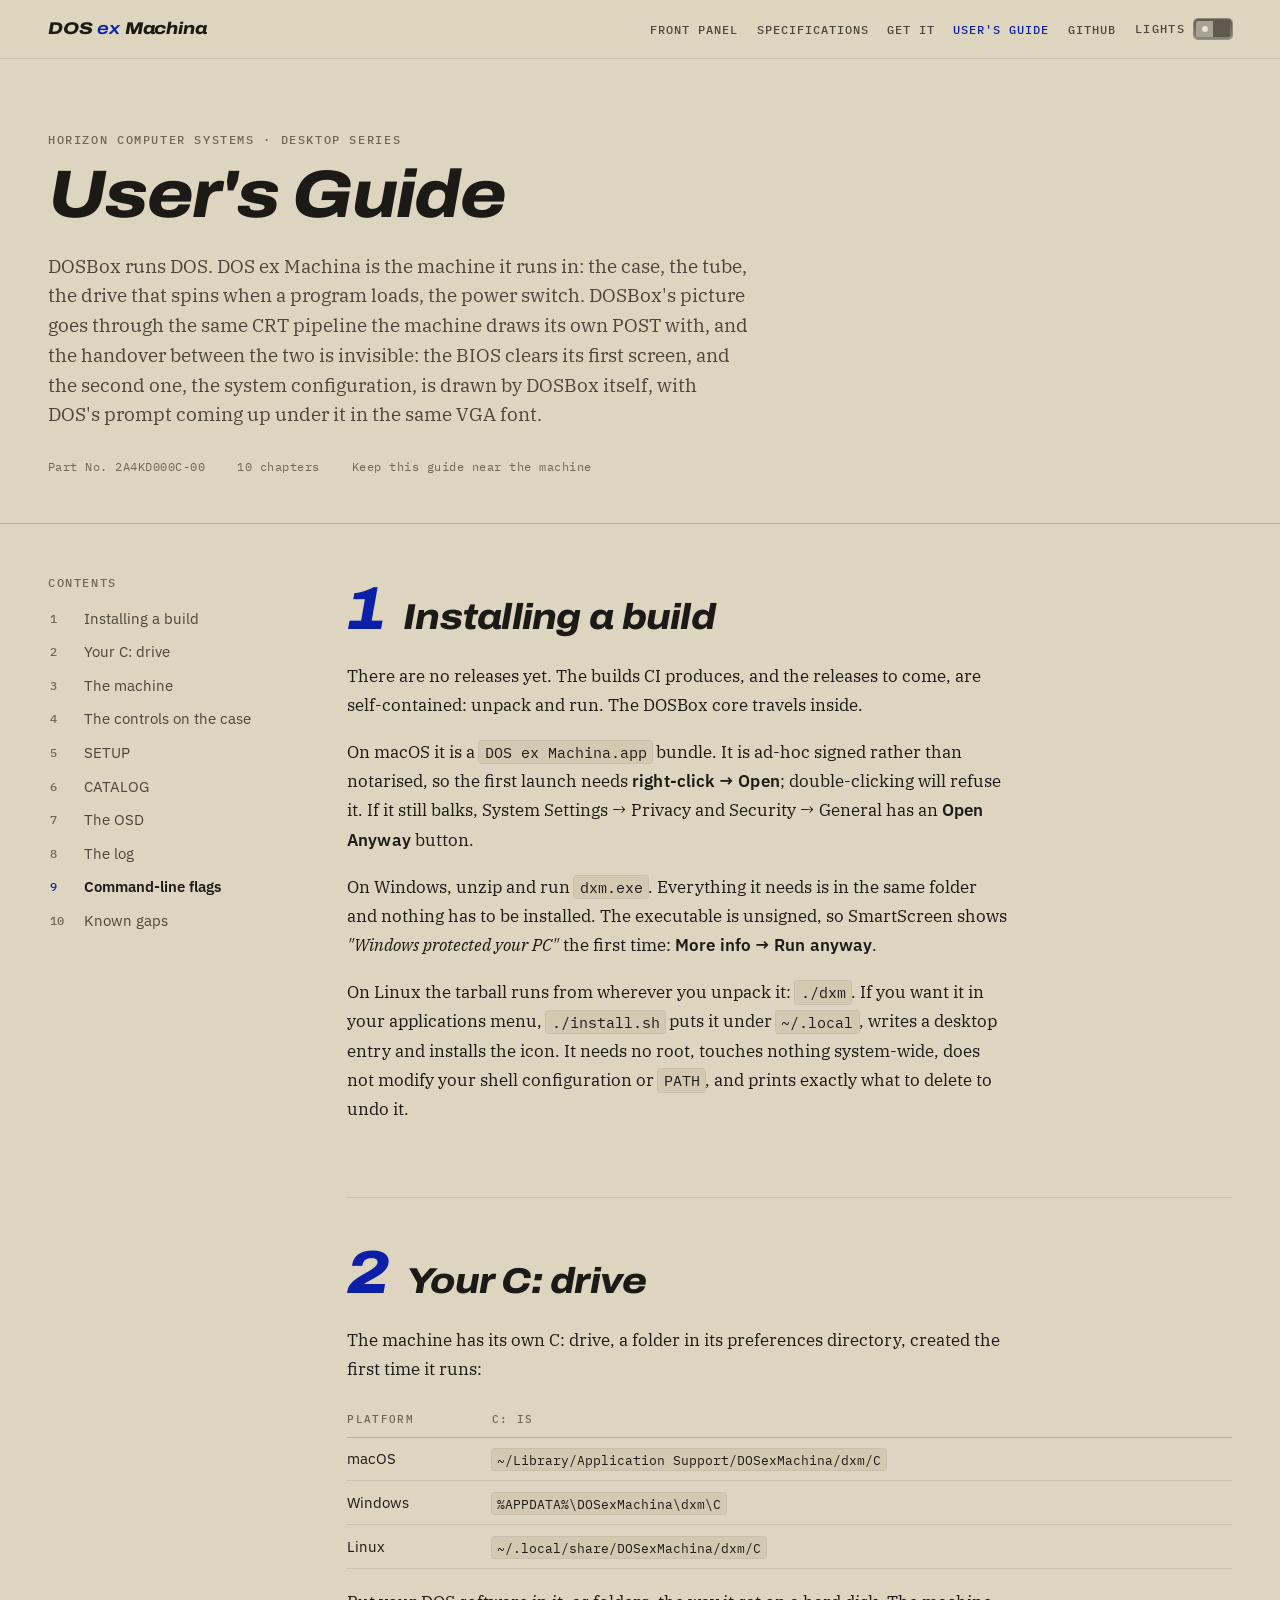
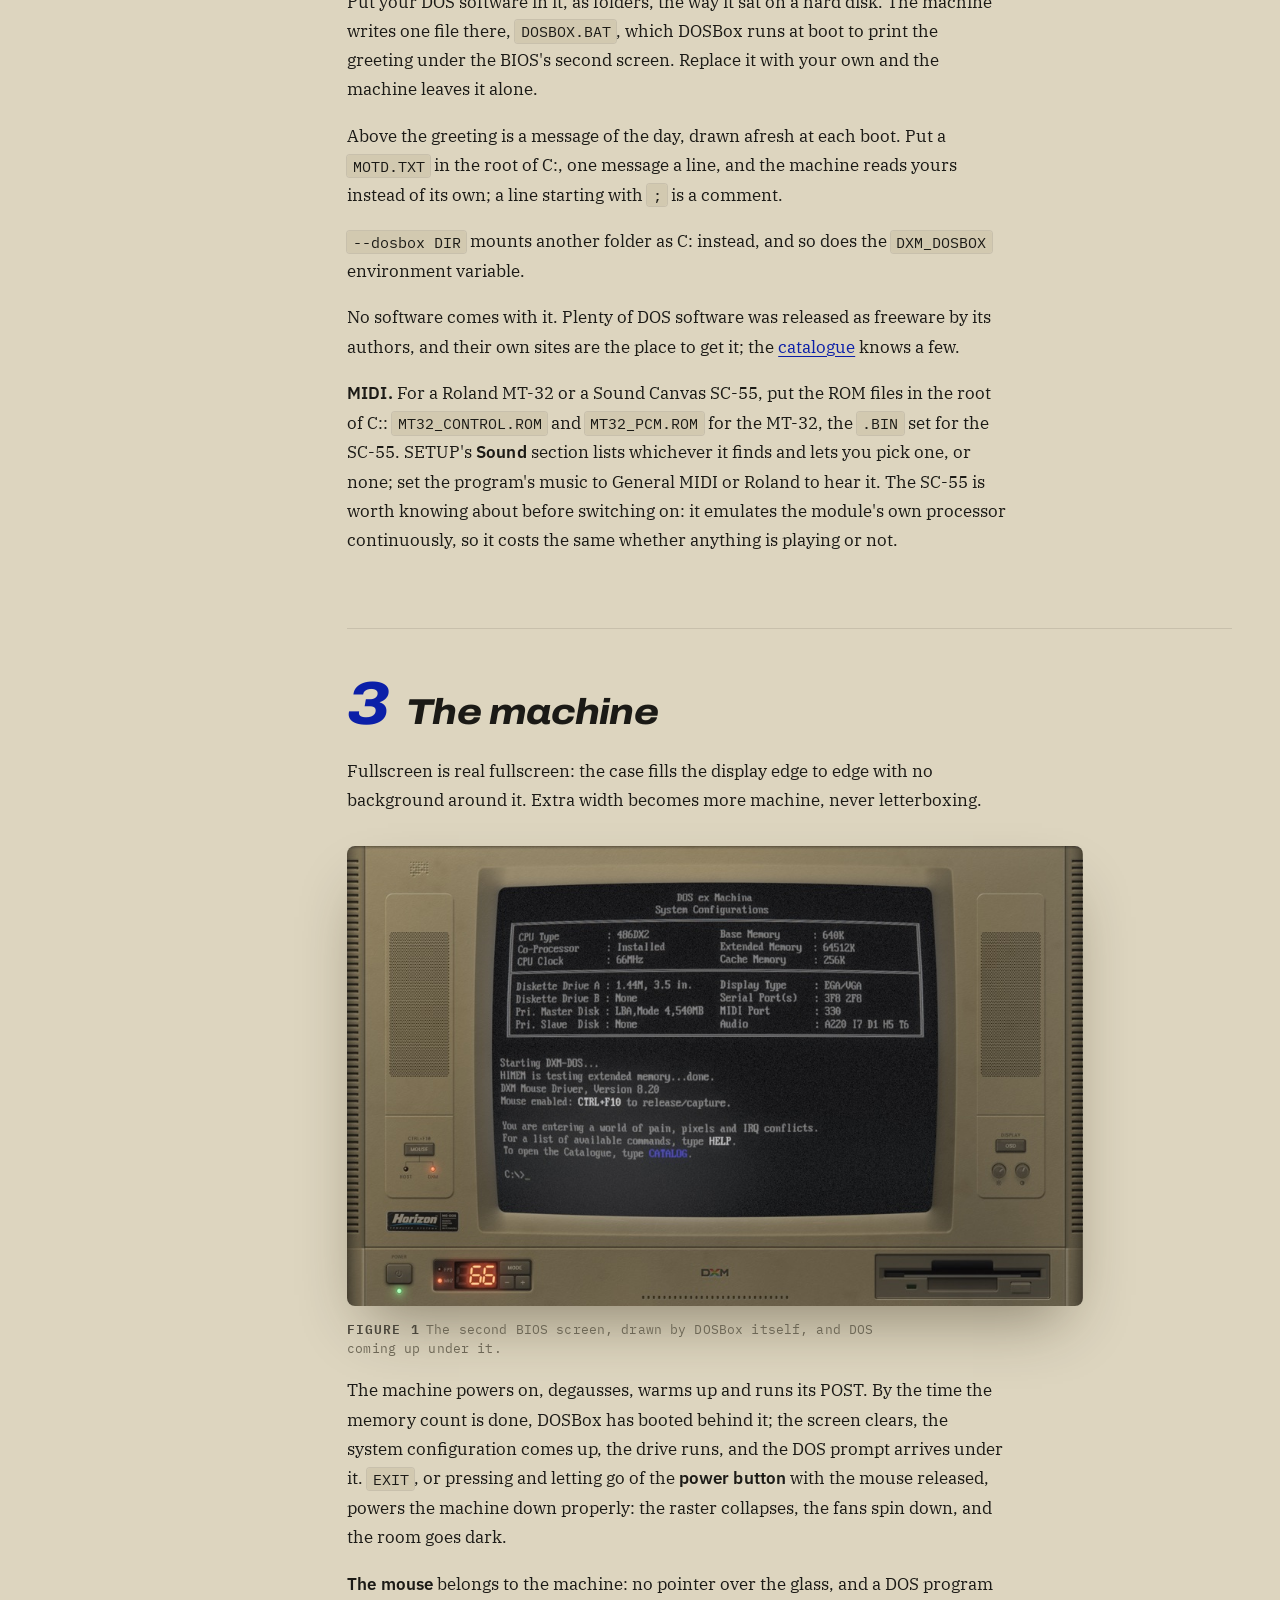
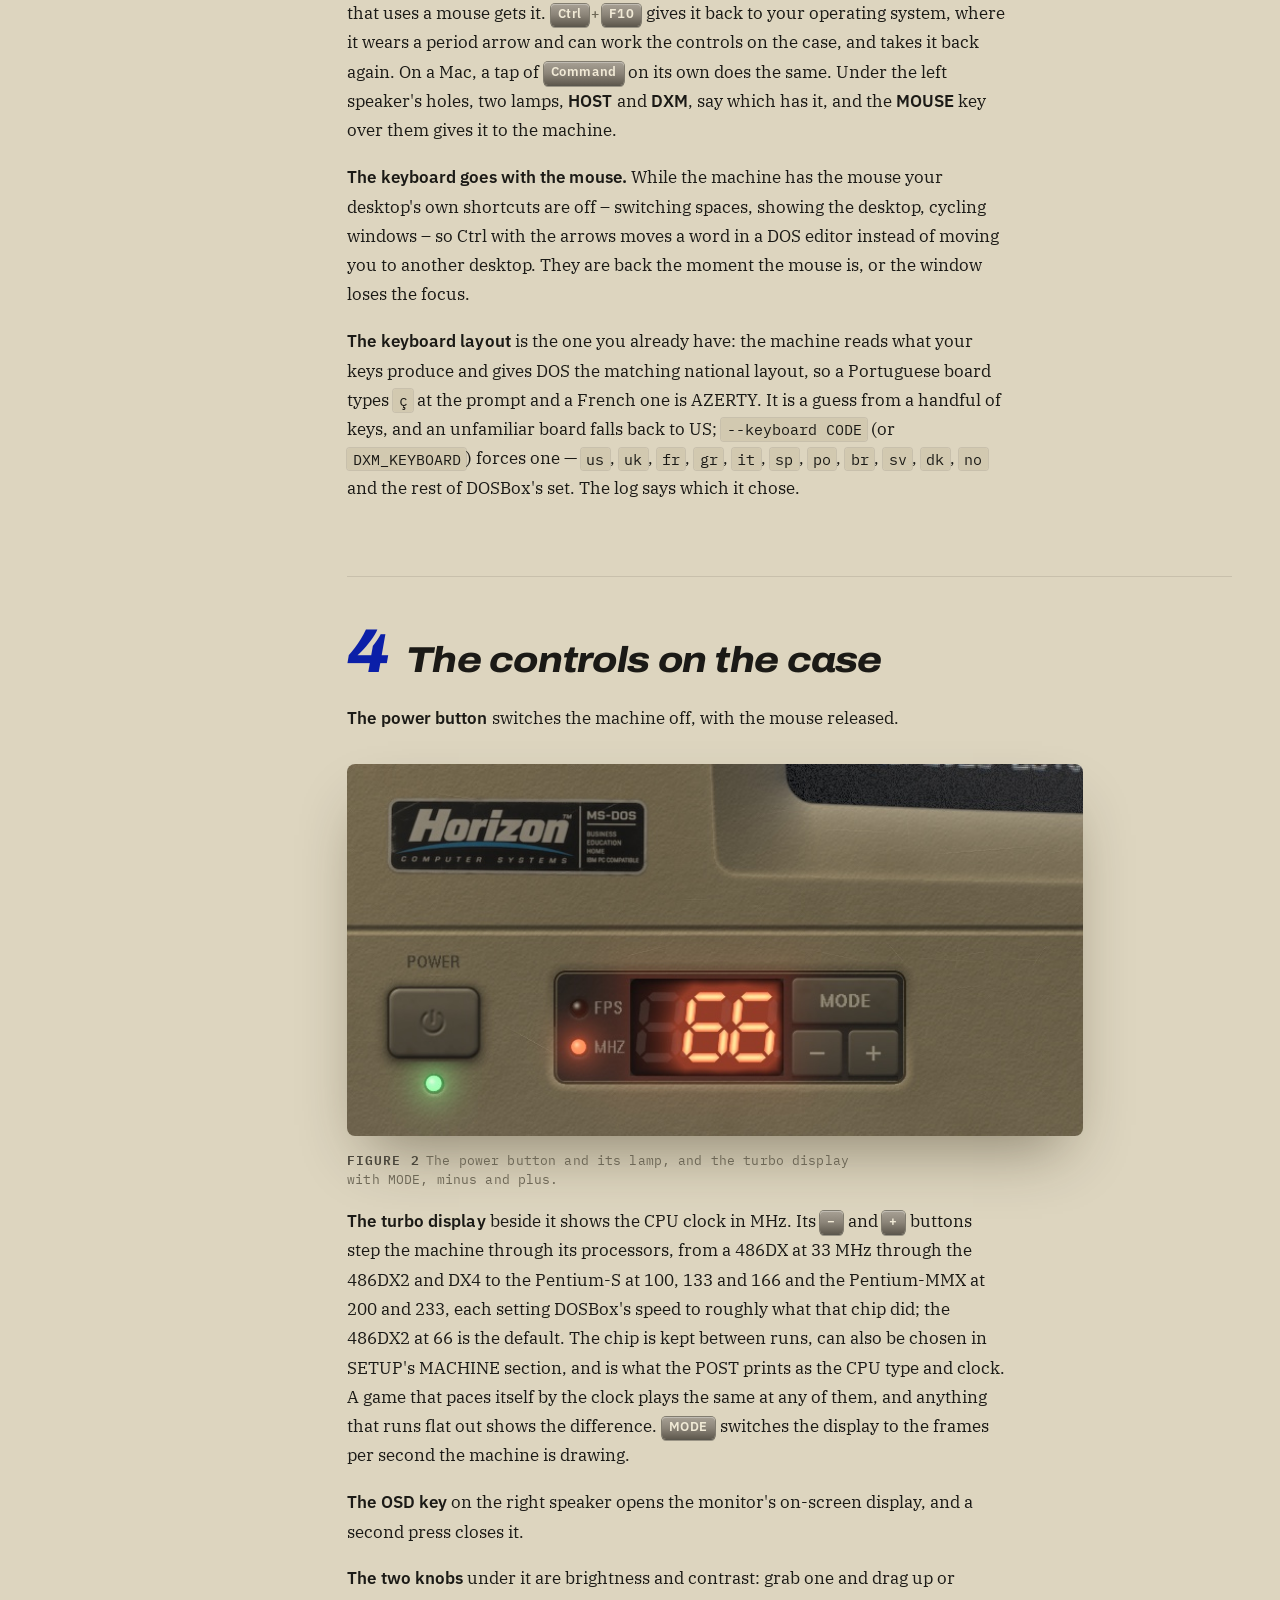
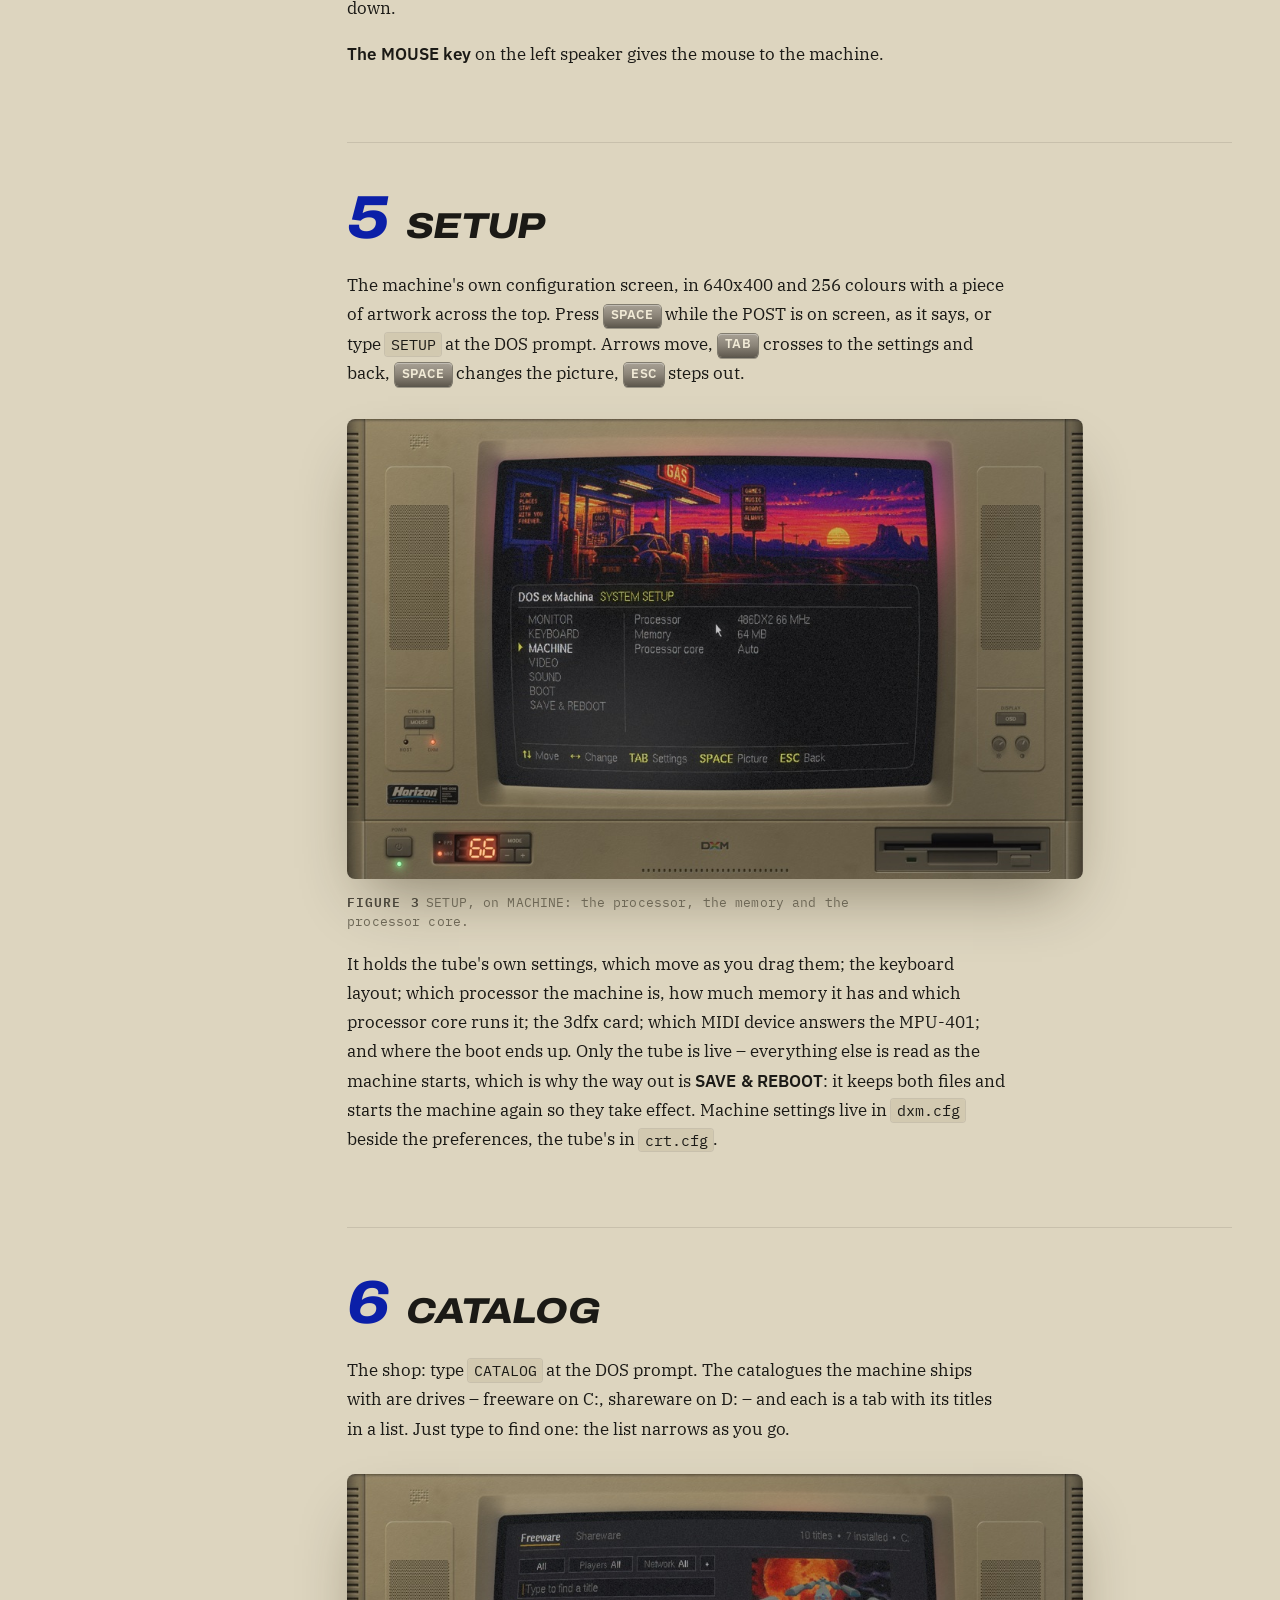
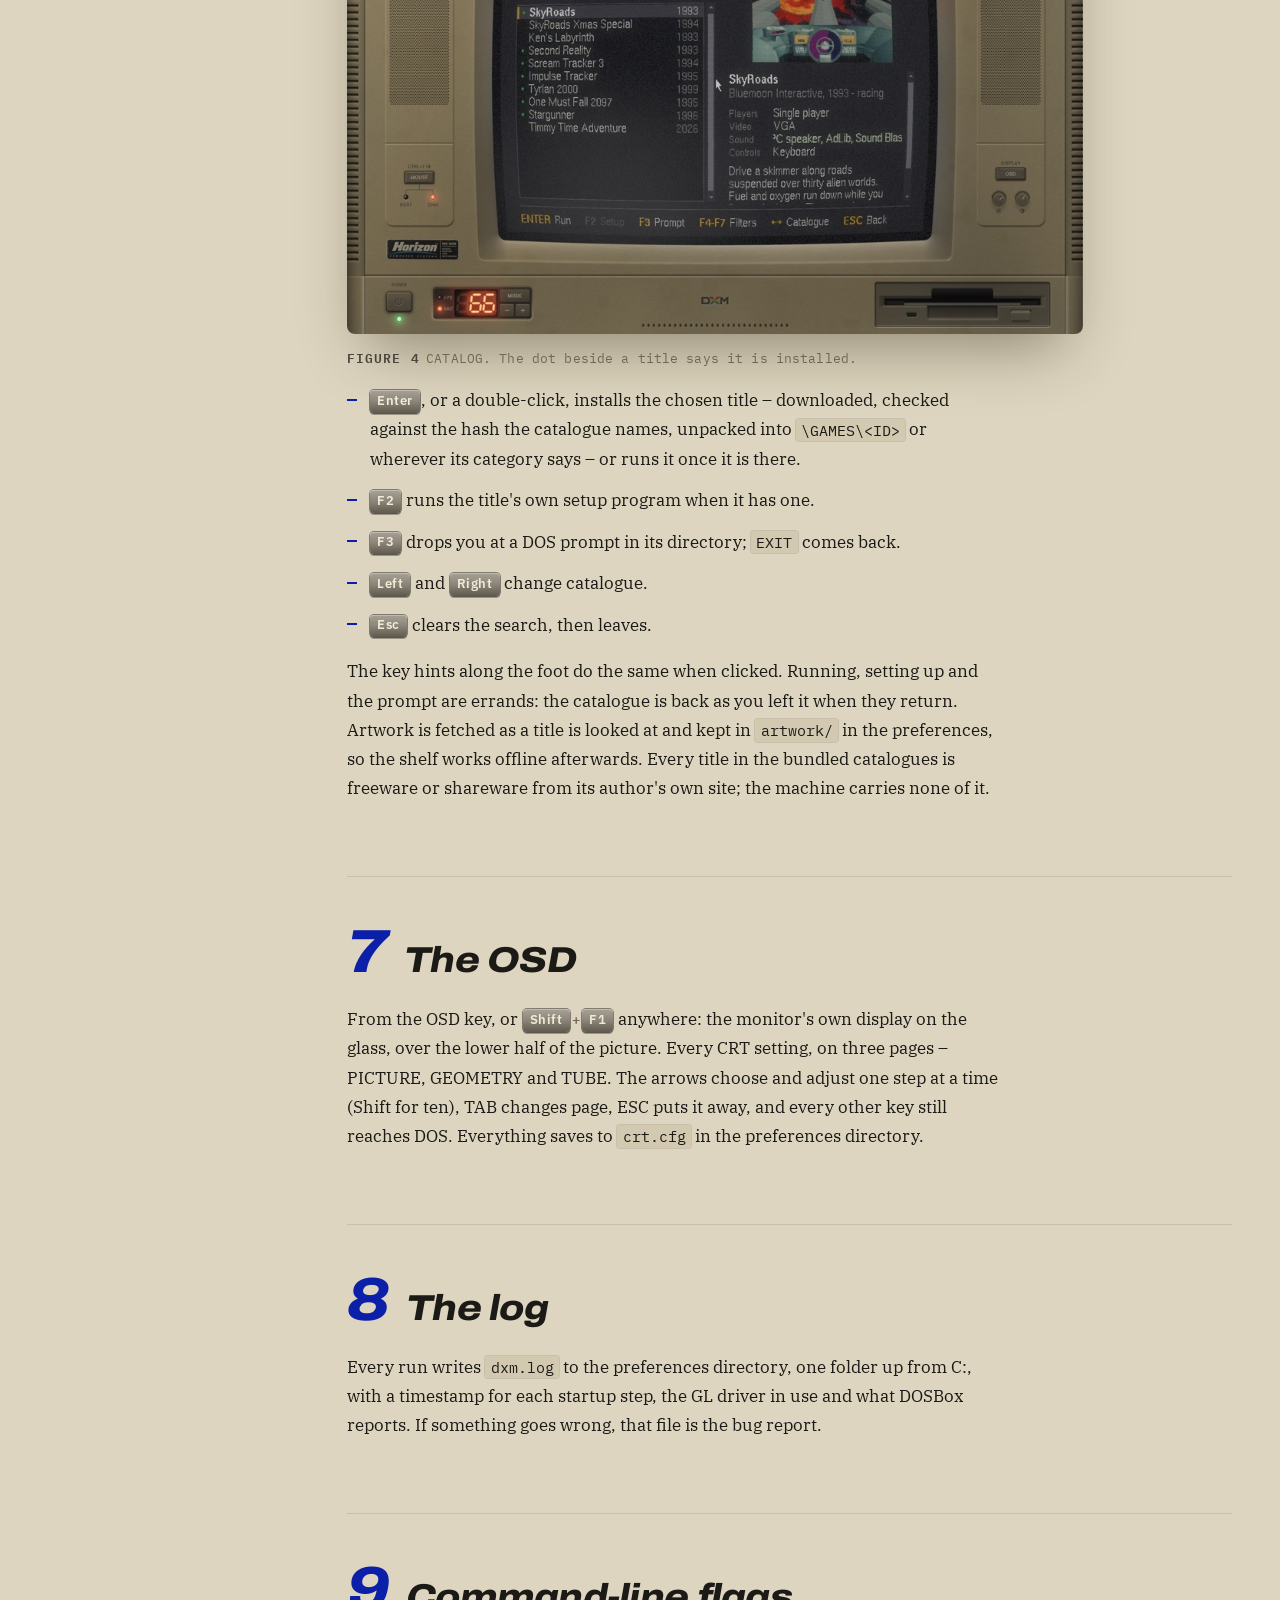
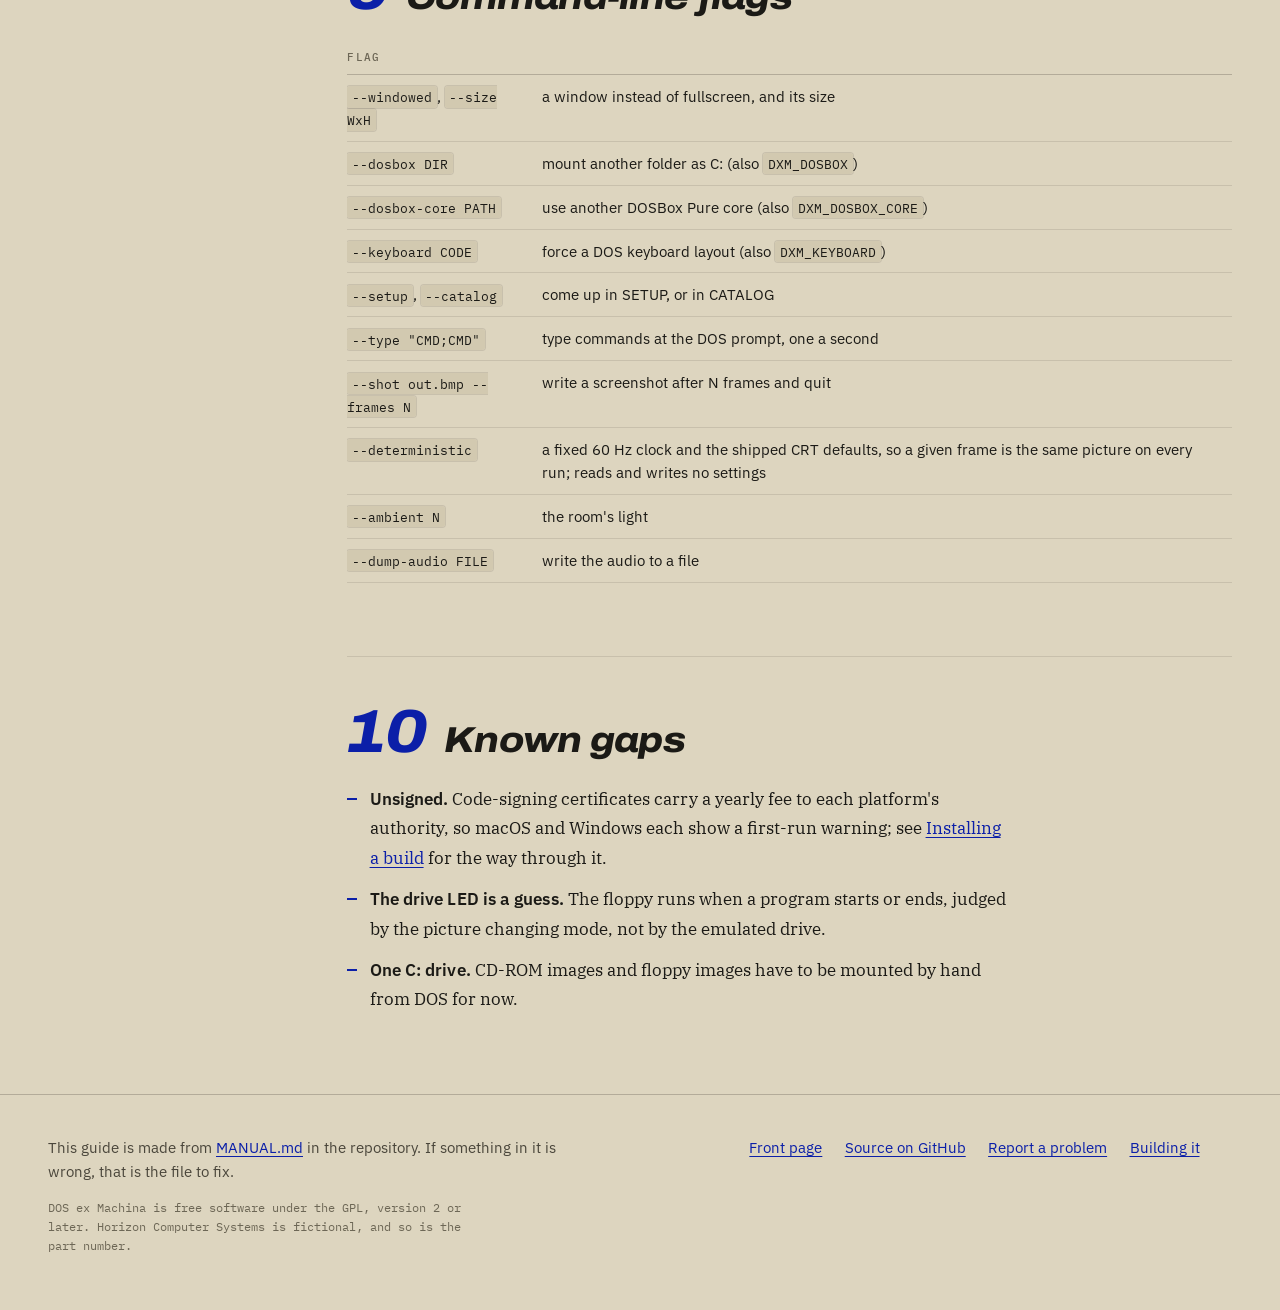
==== docs/manual.html @ 2af909f6 "site: a new website - the brochure and the User's Guide that came in the box The old site described " ====
<!doctype html>
<html lang="en">
<head>
<meta charset="utf-8">
<meta name="viewport" content="width=device-width, initial-scale=1">
<title>User's Guide — DOS ex Machina</title>
<meta name="description" content="How to use DOS ex Machina: the C: drive, the controls on the case, SETUP, CATALOG, the monitor's OSD, MIDI, command-line flags and known gaps.">
<link rel="canonical" href="https://dosexmachina.com/manual.html">
<meta name="theme-color" media="(prefers-color-scheme: light)" content="#ddd5bf">
<meta name="theme-color" media="(prefers-color-scheme: dark)" content="#0d0e0d">
<meta property="og:type" content="article">
<meta property="og:site_name" content="DOS ex Machina">
<meta property="og:title" content="DOS ex Machina — User's Guide">
<meta property="og:url" content="https://dosexmachina.com/manual.html">
<meta property="og:image" content="https://dosexmachina.com/img/og.jpg">
<link rel="icon" href="icon-32.png" sizes="32x32" type="image/png">
<link rel="apple-touch-icon" href="icon-180.png">
<script>
try { var t = localStorage.getItem("dxm-lights"); if (t === "dark" || t === "light") document.documentElement.setAttribute("data-theme", t); } catch (e) {}
</script>
<link rel="preconnect" href="https://fonts.googleapis.com">
<link rel="preconnect" href="https://fonts.gstatic.com" crossorigin>
<link rel="stylesheet" href="https://fonts.googleapis.com/css2?family=Archivo:ital,wdth,wght@0,100..125,500..800;1,100..125,500..800&family=IBM+Plex+Mono:wght@400;500;600&family=IBM+Plex+Sans:wght@400;500;600&family=IBM+Plex+Serif:ital,wght@0,400;0,600;1,400&display=swap">
<link rel="stylesheet" href="site.css">
</head>
<body>
<!-- Made from MANUAL.md by tools/mksite.py.  Edit that, not this. -->

<header class="mast">
  <div class="wrap">
    <a class="brand" href="./">DOS <i>ex</i> Machina</a>
    <nav class="nav" aria-label="Site">
      <a href="./#panel">Front panel</a>
      <a href="./#spec">Specifications</a>
      <a href="./#get">Get it</a>
      <a href="manual.html" aria-current="page">User's Guide</a>
      <a href="https://github.com/pedrocatalao/dos-ex-machina">GitHub</a>
    </nav>
    <button class="lights" type="button" aria-pressed="false" title="Switch the room's lights">
      <span>Lights</span><span class="rocker" aria-hidden="true"></span>
    </button>
  </div>
</header>

<main>
<div class="guide-cover"><div class="wrap">
  <span class="label">Horizon Computer Systems &middot; Desktop series</span>
  <h1>User's Guide</h1>
  <p class="lede">DOSBox runs DOS. DOS ex Machina is the machine it runs in: the case, the tube, the drive that spins when a program loads, the power switch. DOSBox's picture goes through the same CRT pipeline the machine draws its own POST with, and the handover between the two is invisible: the BIOS clears its first screen, and the second one, the system configuration, is drawn by DOSBox itself, with DOS's prompt coming up under it in the same VGA font.</p>
  <div class="part"><span>Part No. 2A4KD000C-00</span><span>10 chapters</span><span>Keep this guide near the machine</span></div>
</div></div>

<div class="wrap guide">
  <nav class="toc" aria-label="Contents">
    <span class="label">Contents</span>
    <ol>
      <li><a href="#installing-a-build">Installing a build</a></li>
      <li><a href="#your-c-drive">Your C: drive</a></li>
      <li><a href="#the-machine">The machine</a></li>
      <li><a href="#the-controls-on-the-case">The controls on the case</a></li>
      <li><a href="#setup">SETUP</a></li>
      <li><a href="#catalog">CATALOG</a></li>
      <li><a href="#the-osd">The OSD</a></li>
      <li><a href="#the-log">The log</a></li>
      <li><a href="#command-line-flags">Command-line flags</a></li>
      <li><a href="#known-gaps">Known gaps</a></li>
    </ol>
  </nav>

  <div>
    <article class="chapter" id="installing-a-build">
      <header><span class="no" aria-hidden="true">1</span><h2>Installing a build</h2></header>
      <div class="prose">
        <p>There are no releases yet. The builds CI produces, and the releases to come, are self-contained: unpack and run. The DOSBox core travels inside.</p>
        <p>On macOS it is a <code>DOS ex Machina.app</code> bundle. It is ad-hoc signed rather than notarised, so the first launch needs <strong>right-click → Open</strong>; double-clicking will refuse it. If it still balks, System Settings → Privacy and Security → General has an <strong>Open Anyway</strong> button.</p>
        <p>On Windows, unzip and run <code>dxm.exe</code>. Everything it needs is in the same folder and nothing has to be installed. The executable is unsigned, so SmartScreen shows <em>"Windows protected your PC"</em> the first time: <strong>More info → Run anyway</strong>.</p>
        <p>On Linux the tarball runs from wherever you unpack it: <code>./dxm</code>. If you want it in your applications menu, <code>./install.sh</code> puts it under <code>~/.local</code>, writes a desktop entry and installs the icon. It needs no root, touches nothing system-wide, does not modify your shell configuration or <code>PATH</code>, and prints exactly what to delete to undo it.</p>
      </div>
    </article>

    <article class="chapter" id="your-c-drive">
      <header><span class="no" aria-hidden="true">2</span><h2>Your C: drive</h2></header>
      <div class="prose">
        <p>The machine has its own C: drive, a folder in its preferences directory, created the first time it runs:</p>
        <div class="tablewrap"><table><thead><tr><th>Platform</th><th>C: is</th></tr></thead><tbody><tr><td>macOS</td><td><code>~/Library/Application Support/DOSexMachina/dxm/C</code></td></tr><tr><td>Windows</td><td><code>%APPDATA%\DOSexMachina\dxm\C</code></td></tr><tr><td>Linux</td><td><code>~/.local/share/DOSexMachina/dxm/C</code></td></tr></tbody></table></div>
        <p>Put your DOS software in it, as folders, the way it sat on a hard disk. The machine writes one file there, <code>DOSBOX.BAT</code>, which DOSBox runs at boot to print the greeting under the BIOS's second screen. Replace it with your own and the machine leaves it alone.</p>
        <p>Above the greeting is a message of the day, drawn afresh at each boot. Put a <code>MOTD.TXT</code> in the root of C:, one message a line, and the machine reads yours instead of its own; a line starting with <code>;</code> is a comment.</p>
        <p><code>--dosbox DIR</code> mounts another folder as C: instead, and so does the <code>DXM_DOSBOX</code> environment variable.</p>
        <p>No software comes with it. Plenty of DOS software was released as freeware by its authors, and their own sites are the place to get it; the <a href="#catalog">catalogue</a> knows a few.</p>
        <p><strong>MIDI.</strong> For a Roland MT-32 or a Sound Canvas SC-55, put the ROM files in the root of C:: <code>MT32_CONTROL.ROM</code> and <code>MT32_PCM.ROM</code> for the MT-32, the <code>.BIN</code> set for the SC-55. SETUP's <strong>Sound</strong> section lists whichever it finds and lets you pick one, or none; set the program's music to General MIDI or Roland to hear it. The SC-55 is worth knowing about before switching on: it emulates the module's own processor continuously, so it costs the same whether anything is playing or not.</p>
      </div>
    </article>

    <article class="chapter" id="the-machine">
      <header><span class="no" aria-hidden="true">3</span><h2>The machine</h2></header>
      <div class="prose">
        <p>Fullscreen is real fullscreen: the case fills the display edge to edge with no background around it. Extra width becomes more machine, never letterboxing.</p>
        <figure><img src="screenshots/prompt.jpg" srcset="screenshots/prompt-960.jpg 960w, screenshots/prompt.jpg 1600w" sizes="(max-width: 900px) 100vw, 736px" loading="lazy" alt="The system configuration screen with the DOS prompt under it"><p class="figcap"><b>Figure 1</b>The second BIOS screen, drawn by DOSBox itself, and DOS coming up under it.</p></figure>
        <p>The machine powers on, degausses, warms up and runs its POST. By the time the memory count is done, DOSBox has booted behind it; the screen clears, the system configuration comes up, the drive runs, and the DOS prompt arrives under it. <code>EXIT</code>, or pressing and letting go of the <strong>power button</strong> with the mouse released, powers the machine down properly: the raster collapses, the fans spin down, and the room goes dark.</p>
        <p><strong>The mouse</strong> belongs to the machine: no pointer over the glass, and a DOS program that uses a mouse gets it. <kbd>Ctrl</kbd><span class="plus">+</span><kbd>F10</kbd> gives it back to your operating system, where it wears a period arrow and can work the controls on the case, and takes it back again. On a Mac, a tap of <kbd>Command</kbd> on its own does the same. Under the left speaker's holes, two lamps, <strong>HOST</strong> and <strong>DXM</strong>, say which has it, and the <strong>MOUSE</strong> key over them gives it to the machine.</p>
        <p><strong>The keyboard goes with the mouse.</strong> While the machine has the mouse your desktop's own shortcuts are off – switching spaces, showing the desktop, cycling windows – so Ctrl with the arrows moves a word in a DOS editor instead of moving you to another desktop. They are back the moment the mouse is, or the window loses the focus.</p>
        <p><strong>The keyboard layout</strong> is the one you already have: the machine reads what your keys produce and gives DOS the matching national layout, so a Portuguese board types <code>ç</code> at the prompt and a French one is AZERTY. It is a guess from a handful of keys, and an unfamiliar board falls back to US; <code>--keyboard CODE</code> (or <code>DXM_KEYBOARD</code>) forces one — <code>us</code>, <code>uk</code>, <code>fr</code>, <code>gr</code>, <code>it</code>, <code>sp</code>, <code>po</code>, <code>br</code>, <code>sv</code>, <code>dk</code>, <code>no</code> and the rest of DOSBox's set. The log says which it chose.</p>
      </div>
    </article>

    <article class="chapter" id="the-controls-on-the-case">
      <header><span class="no" aria-hidden="true">4</span><h2>The controls on the case</h2></header>
      <div class="prose">
        <p><strong>The power button</strong> switches the machine off, with the mouse released.</p>
        <figure><img src="img/detail-panel.jpg" loading="lazy" alt="The maker&#x27;s badge, the power button with its lamp, and the turbo display reading 66"><p class="figcap"><b>Figure 2</b>The power button and its lamp, and the turbo display with MODE, minus and plus.</p></figure>
        <p><strong>The turbo display</strong> beside it shows the CPU clock in MHz. Its <kbd>−</kbd> and <kbd>+</kbd> buttons step the machine through its processors, from a 486DX at 33 MHz through the 486DX2 and DX4 to the Pentium-S at 100, 133 and 166 and the Pentium-MMX at 200 and 233, each setting DOSBox's speed to roughly what that chip did; the 486DX2 at 66 is the default. The chip is kept between runs, can also be chosen in SETUP's MACHINE section, and is what the POST prints as the CPU type and clock. A game that paces itself by the clock plays the same at any of them, and anything that runs flat out shows the difference. <kbd>MODE</kbd> switches the display to the frames per second the machine is drawing.</p>
        <p><strong>The OSD key</strong> on the right speaker opens the monitor's on-screen display, and a second press closes it.</p>
        <p><strong>The two knobs</strong> under it are brightness and contrast: grab one and drag up or down.</p>
        <p><strong>The MOUSE key</strong> on the left speaker gives the mouse to the machine.</p>
      </div>
    </article>

    <article class="chapter" id="setup">
      <header><span class="no" aria-hidden="true">5</span><h2>SETUP</h2></header>
      <div class="prose">
        <p>The machine's own configuration screen, in 640x400 and 256 colours with a piece of artwork across the top. Press <kbd>SPACE</kbd> while the POST is on screen, as it says, or type <code>SETUP</code> at the DOS prompt. Arrows move, <kbd>TAB</kbd> crosses to the settings and back, <kbd>SPACE</kbd> changes the picture, <kbd>ESC</kbd> steps out.</p>
        <figure><img src="screenshots/setup.jpg" srcset="screenshots/setup-960.jpg 960w, screenshots/setup.jpg 1600w" sizes="(max-width: 900px) 100vw, 736px" loading="lazy" alt="SETUP on its MACHINE section"><p class="figcap"><b>Figure 3</b>SETUP, on MACHINE: the processor, the memory and the processor core.</p></figure>
        <p>It holds the tube's own settings, which move as you drag them; the keyboard layout; which processor the machine is, how much memory it has and which processor core runs it; the 3dfx card; which MIDI device answers the MPU-401; and where the boot ends up. Only the tube is live – everything else is read as the machine starts, which is why the way out is <strong>SAVE &amp; REBOOT</strong>: it keeps both files and starts the machine again so they take effect. Machine settings live in <code>dxm.cfg</code> beside the preferences, the tube's in <code>crt.cfg</code>.</p>
      </div>
    </article>

    <article class="chapter" id="catalog">
      <header><span class="no" aria-hidden="true">6</span><h2>CATALOG</h2></header>
      <div class="prose">
        <p>The shop: type <code>CATALOG</code> at the DOS prompt. The catalogues the machine ships with are drives – freeware on C:, shareware on D: – and each is a tab with its titles in a list. Just type to find one: the list narrows as you go.</p>
        <figure><img src="screenshots/catalog.jpg" srcset="screenshots/catalog-960.jpg 960w, screenshots/catalog.jpg 1600w" sizes="(max-width: 900px) 100vw, 736px" loading="lazy" alt="CATALOG with a list of freeware titles"><p class="figcap"><b>Figure 4</b>CATALOG. The dot beside a title says it is installed.</p></figure>
        <ul><li><kbd>Enter</kbd>, or a double-click, installs the chosen title – downloaded, checked against the hash the catalogue names, unpacked into <code>\GAMES\&lt;ID&gt;</code> or wherever its category says – or runs it once it is there.</li><li><kbd>F2</kbd> runs the title's own setup program when it has one.</li><li><kbd>F3</kbd> drops you at a DOS prompt in its directory; <code>EXIT</code> comes back.</li><li><kbd>Left</kbd> and <kbd>Right</kbd> change catalogue.</li><li><kbd>Esc</kbd> clears the search, then leaves.</li></ul>
        <p>The key hints along the foot do the same when clicked. Running, setting up and the prompt are errands: the catalogue is back as you left it when they return. Artwork is fetched as a title is looked at and kept in <code>artwork/</code> in the preferences, so the shelf works offline afterwards. Every title in the bundled catalogues is freeware or shareware from its author's own site; the machine carries none of it.</p>
      </div>
    </article>

    <article class="chapter" id="the-osd">
      <header><span class="no" aria-hidden="true">7</span><h2>The OSD</h2></header>
      <div class="prose">
        <p>From the OSD key, or <kbd>Shift</kbd><span class="plus">+</span><kbd>F1</kbd> anywhere: the monitor's own display on the glass, over the lower half of the picture. Every CRT setting, on three pages – PICTURE, GEOMETRY and TUBE. The arrows choose and adjust one step at a time (Shift for ten), TAB changes page, ESC puts it away, and every other key still reaches DOS. Everything saves to <code>crt.cfg</code> in the preferences directory.</p>
      </div>
    </article>

    <article class="chapter" id="the-log">
      <header><span class="no" aria-hidden="true">8</span><h2>The log</h2></header>
      <div class="prose">
        <p>Every run writes <code>dxm.log</code> to the preferences directory, one folder up from C:, with a timestamp for each startup step, the GL driver in use and what DOSBox reports. If something goes wrong, that file is the bug report.</p>
      </div>
    </article>

    <article class="chapter" id="command-line-flags">
      <header><span class="no" aria-hidden="true">9</span><h2>Command-line flags</h2></header>
      <div class="prose">
        <div class="tablewrap"><table><thead><tr><th>Flag</th><th></th></tr></thead><tbody><tr><td><code>--windowed</code>, <code>--size WxH</code></td><td>a window instead of fullscreen, and its size</td></tr><tr><td><code>--dosbox DIR</code></td><td>mount another folder as C: (also <code>DXM_DOSBOX</code>)</td></tr><tr><td><code>--dosbox-core PATH</code></td><td>use another DOSBox Pure core (also <code>DXM_DOSBOX_CORE</code>)</td></tr><tr><td><code>--keyboard CODE</code></td><td>force a DOS keyboard layout (also <code>DXM_KEYBOARD</code>)</td></tr><tr><td><code>--setup</code>, <code>--catalog</code></td><td>come up in SETUP, or in CATALOG</td></tr><tr><td><code>--type "CMD;CMD"</code></td><td>type commands at the DOS prompt, one a second</td></tr><tr><td><code>--shot out.bmp --frames N</code></td><td>write a screenshot after N frames and quit</td></tr><tr><td><code>--deterministic</code></td><td>a fixed 60 Hz clock and the shipped CRT defaults, so a given frame is the same picture on every run; reads and writes no settings</td></tr><tr><td><code>--ambient N</code></td><td>the room's light</td></tr><tr><td><code>--dump-audio FILE</code></td><td>write the audio to a file</td></tr></tbody></table></div>
      </div>
    </article>

    <article class="chapter" id="known-gaps">
      <header><span class="no" aria-hidden="true">10</span><h2>Known gaps</h2></header>
      <div class="prose">
        <ul><li><strong>Unsigned.</strong> Code-signing certificates carry a yearly fee to each platform's authority, so macOS and Windows each show a first-run warning; see <a href="#installing-a-build">Installing a build</a> for the way through it.</li><li><strong>The drive LED is a guess.</strong> The floppy runs when a program starts or ends, judged by the picture changing mode, not by the emulated drive.</li><li><strong>One C: drive.</strong> CD-ROM images and floppy images have to be mounted by hand from DOS for now.</li></ul>
      </div>
    </article>

  </div>
</div>

</main>

<footer>
  <div class="wrap">
    <div>
      <p>This guide is made from <a href="https://github.com/pedrocatalao/dos-ex-machina/blob/main/MANUAL.md">MANUAL.md</a> in the repository. If something in it is wrong, that is the file to fix.</p>
      <p class="fine">DOS ex Machina is free software under the GPL, version 2 or later. Horizon Computer Systems is fictional, and so is the part number.</p>
    </div>
    <nav aria-label="Elsewhere">
      <a href="./">Front page</a>
      <a href="https://github.com/pedrocatalao/dos-ex-machina">Source on GitHub</a>
      <a href="https://github.com/pedrocatalao/dos-ex-machina/issues">Report a problem</a>
      <a href="https://github.com/pedrocatalao/dos-ex-machina/blob/main/BUILDING.md">Building it</a>
    </nav>
  </div>
</footer>

<script src="site.js" defer></script>
</body>
</html>
---- docs/site.css ----
/* DOS ex Machina - the literature that came in the box.
 *
 * Two pieces of print: the brochure (index.html) and the User's Guide
 * (manual.html), from a maker that never existed, Horizon Computer Systems,
 * whose badge is on the case.  With the lights on it is paper in the case's
 * own beige, set in the blue of a DOS text screen.  With the lights off it
 * is the room the machine sits in: dark, and lit by the tube.
 *
 * The palette is the machine's: the plastic (0xBF 0xAF 0x8A in params.h),
 * the VGA text blue, the turbo display's LED, the power lamp. */

/* ---- tokens: lights on -------------------------------------------------- */
:root {
  --paper: #ddd5bf;        /* the plastic, a few steps lighter: coated stock */
  --paper-2: #d2c9b0;      /* a panel on the paper */
  --paper-3: #c6bc9f;      /* a well in the panel */
  --ink: #1b1a16;
  --ink-2: #4a463b;        /* captions, secondary text */
  --ink-3: #6d6756;        /* rules' labels, the quietest text */
  --rule: rgba(27, 26, 22, 0.22);
  --rule-soft: rgba(27, 26, 22, 0.11);
  --blue: #0b1fa8;         /* VGA text blue, inked */
  --blue-ink: #ffffff;     /* text on the blue */
  --blue-soft: rgba(11, 31, 168, 0.09);
  --led: #ff5a2a;          /* the turbo display */
  --lamp: #23b455;         /* the power lamp */
  --key: #8b8478;          /* the keys' plastic */
  --key-hi: #a8a195;
  --key-lo: #5f594e;
  --key-ink: #f1ead6;      /* the legends' cream */
  --tube: #0a0c0b;         /* glass with nothing on it */
  --shadow: 0 1px 0 rgba(255, 255, 255, 0.35) inset, 0 10px 30px rgba(40, 32, 10, 0.18);
  --photo-shadow: 0 30px 60px -20px rgba(40, 32, 10, 0.45), 0 2px 0 rgba(255, 255, 255, 0.4) inset;
  --glow: none;
  color-scheme: light;
}

/* ---- tokens: lights off ------------------------------------------------- */
@media (prefers-color-scheme: dark) {
  :root:not([data-theme="light"]) {
    --paper: #0d0e0d;
    --paper-2: #141613;
    --paper-3: #1b1d19;
    --ink: #dcd7c6;
    --ink-2: #a9a492;
    --ink-3: #7d796a;
    --rule: rgba(220, 215, 198, 0.2);
    --rule-soft: rgba(220, 215, 198, 0.09);
    --blue: #8ea6ff;
    --blue-ink: #0a0c18;
    --blue-soft: rgba(142, 166, 255, 0.1);
    --led: #ff6a3a;
    --lamp: #3ddc6a;
    --key: #4a463f;
    --key-hi: #625d54;
    --key-lo: #2c2a25;
    --key-ink: #e8e1cc;
    --shadow: 0 1px 0 rgba(255, 255, 255, 0.04) inset, 0 10px 30px rgba(0, 0, 0, 0.5);
    --photo-shadow: 0 0 120px -10px rgba(120, 150, 255, 0.16), 0 30px 60px -20px rgba(0, 0, 0, 0.8);
    --glow: 0 0 18px rgba(255, 106, 58, 0.55);
    color-scheme: dark;
  }
}
:root[data-theme="dark"] {
  --paper: #0d0e0d;
  --paper-2: #141613;
  --paper-3: #1b1d19;
  --ink: #dcd7c6;
  --ink-2: #a9a492;
  --ink-3: #7d796a;
  --rule: rgba(220, 215, 198, 0.2);
  --rule-soft: rgba(220, 215, 198, 0.09);
  --blue: #8ea6ff;
  --blue-ink: #0a0c18;
  --blue-soft: rgba(142, 166, 255, 0.1);
  --led: #ff6a3a;
  --lamp: #3ddc6a;
  --key: #4a463f;
  --key-hi: #625d54;
  --key-lo: #2c2a25;
  --key-ink: #e8e1cc;
  --shadow: 0 1px 0 rgba(255, 255, 255, 0.04) inset, 0 10px 30px rgba(0, 0, 0, 0.5);
  --photo-shadow: 0 0 120px -10px rgba(120, 150, 255, 0.16), 0 30px 60px -20px rgba(0, 0, 0, 0.8);
  --glow: 0 0 18px rgba(255, 106, 58, 0.55);
  color-scheme: dark;
}

/* ---- type --------------------------------------------------------------- */
:root {
  --display: "Archivo", "Helvetica Neue", Helvetica, Arial, sans-serif;
  --text: "IBM Plex Sans", "Helvetica Neue", Helvetica, Arial, sans-serif;
  --serif: "IBM Plex Serif", Georgia, "Times New Roman", serif;
  --mono: "IBM Plex Mono", ui-monospace, "SF Mono", Menlo, Consolas, monospace;
  --measure: 64ch;
  --gutter: clamp(18px, 4vw, 48px);
  --wide: 1240px;
}

* { box-sizing: border-box; }
html { scroll-behavior: smooth; -webkit-text-size-adjust: 100%; }
@media (prefers-reduced-motion: reduce) {
  html { scroll-behavior: auto; }
  * { animation: none !important; transition: none !important; }
}
body {
  margin: 0;
  background: var(--paper);
  color: var(--ink);
  font: 400 1.0625rem/1.6 var(--text);
  transition: background-color 0.5s ease, color 0.5s ease;
}
img { max-width: 100%; height: auto; display: block; }
a { color: var(--blue); text-underline-offset: 0.18em; text-decoration-thickness: 0.06em; }
a:hover { text-decoration-thickness: 0.12em; }
:focus-visible { outline: 3px solid var(--blue); outline-offset: 3px; border-radius: 2px; }
::selection { background: var(--blue); color: var(--blue-ink); }

h1, h2, h3 { font-family: var(--display); font-stretch: 112%; text-wrap: balance; margin: 0; }
h1 {
  font-weight: 800; font-style: italic; letter-spacing: -0.025em; line-height: 0.98;
  font-size: clamp(2.5rem, 6.4vw, 5.1rem);
}
h2 {
  font-weight: 800; font-style: italic; letter-spacing: -0.02em; line-height: 1.04;
  font-size: clamp(1.9rem, 3.9vw, 3.05rem);
}
h3 { font-weight: 700; font-size: 1.12rem; letter-spacing: -0.005em; line-height: 1.25; }
p { margin: 0; max-width: var(--measure); }
p + p { margin-top: 0.9em; }
code, kbd, pre, samp { font-family: var(--mono); font-size: 0.92em; }

/* the small caps a brochure labels things in */
.label {
  font: 500 0.72rem/1.2 var(--mono);
  letter-spacing: 0.14em; text-transform: uppercase; color: var(--ink-3);
}

.wrap { width: min(100% - 2 * var(--gutter), var(--wide)); margin-inline: auto; }

/* ---- the masthead ------------------------------------------------------- */
.mast {
  position: sticky; top: 0; z-index: 20;
  background: color-mix(in srgb, var(--paper) 88%, transparent);
  backdrop-filter: blur(10px) saturate(1.2);
  -webkit-backdrop-filter: blur(10px) saturate(1.2);
  border-bottom: 1px solid var(--rule-soft);
}
.mast .wrap { display: flex; align-items: center; gap: 1.2rem; min-height: 58px; flex-wrap: wrap; }
.brand {
  font: italic 800 1.06rem/1 var(--display); font-stretch: 118%; letter-spacing: -0.01em;
  color: var(--ink); text-decoration: none; white-space: nowrap; padding-block: 0.4rem;
}
.brand i { color: var(--blue); font-style: italic; font-weight: 600; }
.nav { display: flex; gap: 1.15rem; margin-left: auto; flex-wrap: wrap; align-items: center; }
.nav a {
  font: 500 0.78rem/1 var(--mono); letter-spacing: 0.08em; text-transform: uppercase;
  color: var(--ink-2); text-decoration: none; padding-block: 0.5rem;
}
.nav a:hover, .nav a[aria-current="page"] { color: var(--blue); }

/* the room's light switch: a rocker, as on the back of the monitor */
.lights {
  display: inline-flex; align-items: center; gap: 0.55rem; cursor: pointer;
  background: none; border: 0; padding: 0.3rem 0; color: var(--ink-2);
  font: 500 0.72rem/1 var(--mono); letter-spacing: 0.12em; text-transform: uppercase;
}
.rocker {
  width: 38px; height: 20px; border-radius: 4px; position: relative; flex: none;
  background: linear-gradient(var(--key-lo), var(--key));
  box-shadow: 0 0 0 1px rgba(0, 0, 0, 0.35), 0 1px 0 rgba(255, 255, 255, 0.25);
}
.rocker::before {
  content: ""; position: absolute; inset: 2px; border-radius: 2px;
  background: linear-gradient(90deg, var(--key-hi) 0 50%, var(--key-lo) 50% 100%);
  transition: background 0.2s;
}
.rocker::after { /* the pip on the side that is pressed */
  content: ""; position: absolute; top: 7px; left: 8px; width: 6px; height: 6px; border-radius: 50%;
  background: var(--key-ink); opacity: 0.9; transition: left 0.2s;
}
:root[data-theme="dark"] .rocker::before { background: linear-gradient(90deg, var(--key-lo) 0 50%, var(--key-hi) 50% 100%); }
:root[data-theme="dark"] .rocker::after { left: 24px; }
@media (prefers-color-scheme: dark) {
  :root:not([data-theme="light"]) .rocker::before { background: linear-gradient(90deg, var(--key-lo) 0 50%, var(--key-hi) 50% 100%); }
  :root:not([data-theme="light"]) .rocker::after { left: 24px; }
}

/* On a phone the masthead is one row: the brand, the guide, the source and
 * the switch.  The links to this page's own sections go - they are a
 * thumb's scroll away - or the bar wraps to three rows and, being sticky,
 * keeps a fifth of the screen. */
@media (max-width: 760px) {
  .mast .wrap { min-height: 50px; gap: 0.7rem; flex-wrap: nowrap; }
  .nav { gap: 0.9rem; flex-wrap: nowrap; }
  .nav a { white-space: nowrap; font-size: 0.7rem; letter-spacing: 0.06em; }
  .brand { font-size: 0.98rem; }
  .nav a[href^="#"], .nav a[href^="./#"] { display: none; }
  .lights > span:first-child { display: none; } /* the rocker alone; its title names it */
}

/* ---- the cover ---------------------------------------------------------- */
.cover { padding-block: clamp(2.2rem, 6vw, 5rem) clamp(1.5rem, 4vw, 3rem); }
.cover-head { display: grid; gap: clamp(1.4rem, 3vw, 2.4rem); grid-template-columns: minmax(0, 1.5fr) minmax(0, 1fr); align-items: end; }
.cover-head .label { margin-bottom: 1.1rem; display: block; }
.cover h1 em { font-style: italic; color: var(--blue); }
.lede { font-size: clamp(1.08rem, 1.5vw, 1.24rem); line-height: 1.55; color: var(--ink-2); }
.lede strong { color: var(--ink); font-weight: 600; }
@media (max-width: 860px) { .cover-head { grid-template-columns: 1fr; } }

/* the machine, and the keys that change what is on its tube */
.machine { margin-top: clamp(1.8rem, 4vw, 3.2rem); }
.frames {
  position: relative; aspect-ratio: 1600 / 1000; border-radius: 10px; overflow: hidden;
  background: var(--tube); box-shadow: var(--photo-shadow);
}
.frames img {
  position: absolute; inset: 0; width: 100%; height: 100%; object-fit: cover;
  opacity: 0; transition: opacity 0.9s ease;
}
.frames img.on { opacity: 1; }
.channels {
  display: flex; flex-wrap: wrap; align-items: center; gap: 0.5rem 0.55rem; margin-top: 1.1rem;
}
.channels .label { margin-right: 0.5rem; }
.cap {
  font: 600 0.74rem/1 var(--text); letter-spacing: 0.1em; text-transform: uppercase;
  color: var(--key-ink); cursor: pointer; border: 0; border-radius: 4px; padding: 0.62rem 0.95rem;
  background: linear-gradient(var(--key-hi), var(--key) 45%, var(--key-lo));
  box-shadow: 0 0 0 1px rgba(0, 0, 0, 0.4), 0 1px 0 rgba(255, 255, 255, 0.28) inset, 0 3px 0 rgba(0, 0, 0, 0.28);
  transition: transform 0.08s, box-shadow 0.08s, filter 0.2s;
}
.cap:hover { filter: brightness(1.08); }
.cap[aria-pressed="true"] {
  transform: translateY(2px);
  box-shadow: 0 0 0 1px rgba(0, 0, 0, 0.5), 0 1px 0 rgba(0, 0, 0, 0.35) inset, 0 1px 0 rgba(0, 0, 0, 0.28);
  background: linear-gradient(var(--key-lo), var(--key));
}
.cap[aria-pressed="true"]::before { /* its lamp */
  content: ""; display: inline-block; width: 6px; height: 6px; border-radius: 50%; margin-right: 0.5em;
  background: var(--led); box-shadow: 0 0 8px var(--led); vertical-align: 0.08em;
}
.caption { margin-top: 0.85rem; color: var(--ink-2); font-size: 0.95rem; min-height: 3.1em; }
.caption b { color: var(--ink); font-weight: 600; }

/* ---- buttons ------------------------------------------------------------ */
.actions { display: flex; flex-wrap: wrap; gap: 0.7rem; margin-top: 1.6rem; align-items: center; }
.btn {
  display: inline-flex; align-items: center; gap: 0.6em; text-decoration: none; cursor: pointer;
  font: 600 0.95rem/1 var(--text); padding: 0.95rem 1.35rem; border-radius: 5px;
  border: 1.5px solid var(--ink); color: var(--ink); background: transparent;
  transition: background 0.15s, color 0.15s, transform 0.08s;
}
.btn:hover { background: var(--ink); color: var(--paper); }
.btn:active { transform: translateY(1px); }
.btn.primary { background: var(--blue); border-color: var(--blue); color: var(--blue-ink); }
.btn.primary:hover { filter: brightness(1.12); background: var(--blue); color: var(--blue-ink); }
.btn small { font: 500 0.72rem/1 var(--mono); letter-spacing: 0.06em; opacity: 0.8; }

/* ---- the version plate: the turbo module, showing the release ------------ */
.plate {
  display: inline-flex; align-items: stretch; gap: 0.75rem; padding: 0.6rem 0.7rem; border-radius: 8px;
  background: linear-gradient(#34322d, #24221f);
  box-shadow: 0 0 0 1px rgba(0, 0, 0, 0.6), 0 1px 0 rgba(255, 255, 255, 0.14) inset, 0 8px 22px rgba(0, 0, 0, 0.28);
}
.plate .lamps { display: grid; align-content: center; gap: 0.5rem; }
.plate .lamps span {
  display: flex; align-items: center; gap: 0.45rem; color: #b8b09c;
  font: 600 0.62rem/1 var(--text); letter-spacing: 0.12em;
}
.plate .lamps i {
  width: 8px; height: 8px; border-radius: 50%; background: #3a1d14;
  box-shadow: 0 0 0 1.5px #15130f, 0 1px 0 1.5px rgba(255, 255, 255, 0.1);
}
.plate .lamps .lit i { background: var(--led); box-shadow: 0 0 0 1.5px #15130f, 0 0 10px var(--led); }
.seg {
  display: flex; align-items: center; gap: 0.12rem; padding: 0.5rem 0.75rem; border-radius: 4px; min-height: 58px;
  background: radial-gradient(120% 140% at 50% 0%, #2a120b, #0f0705 70%);
  box-shadow: 0 0 0 1px #000, 0 2px 6px rgba(0, 0, 0, 0.7) inset, 0 -1px 0 rgba(255, 255, 255, 0.07) inset;
}
.seg svg { height: 40px; width: auto; overflow: visible; }
.seg .s-off { fill: rgba(255, 90, 42, 0.085); }
.seg .s-on { fill: #ff6a3a; filter: drop-shadow(0 0 3px rgba(255, 90, 42, 0.9)) drop-shadow(0 0 9px rgba(255, 90, 42, 0.45)); }
.plate-note { display: block; margin-top: 0.7rem; color: var(--ink-2); font-size: 0.9rem; max-width: 34ch; }
.chip {
  display: inline-block; font: 600 0.64rem/1 var(--mono); letter-spacing: 0.12em; text-transform: uppercase;
  padding: 0.32rem 0.5rem; border-radius: 3px; border: 1px solid var(--rule); color: var(--ink-2); vertical-align: 0.15em;
}

/* ---- sections ----------------------------------------------------------- */
section { padding-block: clamp(3rem, 8vw, 6.5rem); }
section + section { border-top: 1px solid var(--rule-soft); }
.sec-head { display: grid; gap: 1rem clamp(1.5rem, 4vw, 4rem); grid-template-columns: minmax(0, 1fr) minmax(0, 1fr); align-items: end; margin-bottom: clamp(1.8rem, 4vw, 3.2rem); }
.sec-head .label { display: block; margin-bottom: 0.9rem; }
@media (max-width: 860px) { .sec-head { grid-template-columns: 1fr; } }
.muted { color: var(--ink-2); }

/* Figure 1: the front panel, numbered the way a manual numbers one */
.panel-fig { display: grid; gap: clamp(1.2rem, 3vw, 2.6rem); grid-template-columns: minmax(0, 1.55fr) minmax(0, 1fr); align-items: start; }
@media (max-width: 960px) { .panel-fig { grid-template-columns: 1fr; } }
.plan { position: relative; border-radius: 8px; overflow: hidden; box-shadow: var(--photo-shadow); }
.plan img { width: 100%; }
.pin {
  position: absolute; transform: translate(-50%, -50%); width: 1.75rem; height: 1.75rem; border-radius: 50%;
  display: grid; place-items: center; cursor: pointer; border: 2px solid #fff; padding: 0;
  background: var(--blue); color: #fff; font: 600 0.78rem/1 var(--mono);
  box-shadow: 0 2px 10px rgba(0, 0, 0, 0.55); transition: transform 0.15s, background 0.15s;
}
:root[data-theme="dark"] .pin { background: #2439c9; }
@media (prefers-color-scheme: dark) { :root:not([data-theme="light"]) .pin { background: #2439c9; } }
.pin:hover, .pin.hot { transform: translate(-50%, -50%) scale(1.22); background: var(--led); }
@media (max-width: 760px) { /* nine of them on a small picture: smaller, or they sit on each other */
  .pin { width: 1.15rem; height: 1.15rem; font-size: 0.6rem; border-width: 1.5px; }
}
.legend { list-style: none; margin: 0; padding: 0; counter-reset: pin; display: grid; gap: 0.15rem; }
.legend li {
  counter-increment: pin; display: grid; grid-template-columns: 2.1rem 1fr; gap: 0.2rem 0.4rem; padding: 0.7rem 0.6rem;
  border-radius: 6px; border-top: 1px solid var(--rule-soft); transition: background 0.15s;
}
.legend li:first-child { border-top: 0; }
.legend li::before { content: counter(pin); font: 600 0.82rem/1.55 var(--mono); color: var(--blue); }
.legend li.hot { background: var(--blue-soft); }
.legend b { font-weight: 600; display: block; }
.legend span { color: var(--ink-2); font-size: 0.94rem; line-height: 1.45; grid-column: 2; }
.figcap { margin-top: 0.9rem; font: 400 0.82rem/1.45 var(--mono); color: var(--ink-3); letter-spacing: 0.01em; }
.figcap b { color: var(--ink-2); font-weight: 600; letter-spacing: 0.08em; text-transform: uppercase; margin-right: 0.5em; }

/* the plates: details, pixel for pixel */
.plates { display: grid; gap: clamp(1rem, 2.4vw, 2rem); grid-template-columns: repeat(3, minmax(0, 1fr)); }
@media (max-width: 860px) { .plates { grid-template-columns: 1fr; } }
.plates figure { margin: 0; }
.plates img { border-radius: 6px; box-shadow: var(--shadow); width: 100%; image-rendering: auto; }
.plates h3 { margin-top: 1rem; }
.plates p { color: var(--ink-2); font-size: 0.97rem; margin-top: 0.35rem; }

/* the signal path, left to right, as the tube's passes run */
.path { display: flex; flex-wrap: wrap; gap: 0; margin: clamp(2rem, 4vw, 3.2rem) 0 0; padding: 0; list-style: none; border: 1px solid var(--rule); border-radius: 8px; overflow: hidden; }
.path li { flex: 1 1 8.6rem; padding: 0.95rem 1rem 1.05rem; border-right: 1px solid var(--rule-soft); border-bottom: 1px solid var(--rule-soft); margin: 0 -1px -1px 0; }
.path b { display: block; font: 600 0.74rem/1.2 var(--mono); letter-spacing: 0.1em; text-transform: uppercase; color: var(--blue); }
.path span { display: block; margin-top: 0.4rem; font-size: 0.9rem; line-height: 1.4; color: var(--ink-2); }

/* the specification sheet */
.spec { display: grid; gap: clamp(1.6rem, 4vw, 4rem); grid-template-columns: minmax(0, 1.25fr) minmax(0, 1fr); align-items: start; }
@media (max-width: 960px) { .spec { grid-template-columns: 1fr; } }
.tablewrap { overflow-x: auto; }
table { border-collapse: collapse; width: 100%; font-variant-numeric: tabular-nums; }
caption { text-align: left; padding-bottom: 0.8rem; }
th, td { text-align: left; padding: 0.62rem 0.8rem 0.62rem 0; border-bottom: 1px solid var(--rule-soft); vertical-align: baseline; }
thead th { font: 500 0.7rem/1.2 var(--mono); letter-spacing: 0.12em; text-transform: uppercase; color: var(--ink-3); border-bottom: 1px solid var(--rule); }
td.num, th.num { text-align: right; padding-right: 1.1rem; }
.chips td:first-child { font-weight: 600; white-space: nowrap; }
.bar { display: block; height: 7px; border-radius: 1px; background: var(--blue); min-width: 3px; }
.chips tr.default td:first-child::after { content: "default"; margin-left: 0.6em; font: 600 0.6rem/1 var(--mono); letter-spacing: 0.12em; text-transform: uppercase; color: var(--led); vertical-align: 0.2em; }
dl.sheet { margin: 0; display: grid; grid-template-columns: max-content 1fr; gap: 0; }
dl.sheet dt, dl.sheet dd { margin: 0; padding: 0.68rem 0; border-bottom: 1px solid var(--rule-soft); }
dl.sheet dt { font: 500 0.7rem/1.7 var(--mono); letter-spacing: 0.12em; text-transform: uppercase; color: var(--ink-3); padding-right: 1.4rem; }
dl.sheet dd { font-size: 0.98rem; line-height: 1.45; }

/* software */
.two { display: grid; gap: clamp(1.4rem, 4vw, 4rem); grid-template-columns: minmax(0, 1fr) minmax(0, 1.15fr); align-items: center; }
@media (max-width: 960px) { .two { grid-template-columns: 1fr; } }
.two img { border-radius: 8px; box-shadow: var(--photo-shadow); }
.points { list-style: none; padding: 0; margin: 1.6rem 0 0; display: grid; gap: 1.15rem; }
.points li { padding-left: 1.3rem; position: relative; max-width: 56ch; }
.points li::before { content: ""; position: absolute; left: 0; top: 0.62em; width: 0.55rem; height: 2px; background: var(--blue); }
.points b { font-weight: 600; }

/* get it */
.get { display: grid; gap: clamp(1.6rem, 4vw, 4rem); grid-template-columns: minmax(0, 1fr) minmax(0, 1.1fr); align-items: start; }
@media (max-width: 960px) { .get { grid-template-columns: 1fr; } }
.dl-list { list-style: none; margin: 1.3rem 0 0; padding: 0; display: grid; gap: 0; border-top: 1px solid var(--rule); }
.dl-list li { display: flex; justify-content: space-between; gap: 1rem; align-items: baseline; padding: 0.7rem 0; border-bottom: 1px solid var(--rule-soft); }
.dl-list span { color: var(--ink-2); font-size: 0.92rem; }
pre {
  margin: 0; padding: 1.15rem 1.25rem; border-radius: 8px; overflow-x: auto; line-height: 1.65; font-size: 0.86rem;
  background: #0b0d12; color: #d5dcf5; box-shadow: 0 0 0 1px rgba(0, 0, 0, 0.5), var(--shadow); tab-size: 2;
}
pre .c { color: #7f89ac; }
.codebox { position: relative; }
.copy {
  position: absolute; top: 0.6rem; right: 0.6rem; font: 600 0.66rem/1 var(--mono); letter-spacing: 0.1em; text-transform: uppercase;
  color: #d5dcf5; background: rgba(255, 255, 255, 0.08); border: 1px solid rgba(255, 255, 255, 0.18); border-radius: 4px;
  padding: 0.42rem 0.6rem; cursor: pointer;
}
.copy:hover { background: rgba(255, 255, 255, 0.16); }
.codebox pre { padding-top: 2.7rem; } /* room for the button, clear of the first command */
.note { margin-top: 1.2rem; padding: 0.95rem 1.1rem; border-left: 3px solid var(--blue); background: var(--blue-soft); border-radius: 0 6px 6px 0; font-size: 0.96rem; }
.note p { max-width: none; }

/* questions */
.qa { display: grid; grid-template-columns: repeat(2, minmax(0, 1fr)); gap: 0 clamp(1.5rem, 4vw, 4rem); }
@media (max-width: 860px) { .qa { grid-template-columns: 1fr; } }
.qa div { padding: 1.35rem 0; border-top: 1px solid var(--rule-soft); }
.qa h3 { margin-bottom: 0.45rem; }
.qa p { color: var(--ink-2); font-size: 0.98rem; }

/* the colophon */
footer { border-top: 1px solid var(--rule); padding-block: 2.6rem 3.4rem; color: var(--ink-2); font-size: 0.92rem; }
footer .wrap { display: grid; gap: 1.6rem; grid-template-columns: minmax(0, 1.4fr) minmax(0, 1fr); }
@media (max-width: 760px) { footer .wrap { grid-template-columns: 1fr; } }
footer nav { display: flex; flex-wrap: wrap; gap: 0.5rem 1.4rem; align-content: start; }
footer p { max-width: 62ch; }
.fine { font: 400 0.76rem/1.55 var(--mono); color: var(--ink-3); margin-top: 1rem; }

/* ======================================================================== */
/* The User's Guide                                                          */
/* ======================================================================== */
.guide-cover { padding-block: clamp(2.4rem, 6vw, 4.6rem) clamp(1.6rem, 4vw, 3rem); border-bottom: 1px solid var(--rule); }
.guide-cover .label { display: block; margin-bottom: 1rem; }
.guide-cover h1 { font-size: clamp(2.3rem, 5.6vw, 4.2rem); }
.guide-cover .lede { margin-top: 1.4rem; font-family: var(--serif); }
.guide-cover .part { margin-top: 1.8rem; display: flex; flex-wrap: wrap; gap: 0.4rem 2rem; font: 400 0.78rem/1.4 var(--mono); color: var(--ink-3); letter-spacing: 0.04em; }

.guide { display: grid; grid-template-columns: 15.5rem minmax(0, 1fr); gap: clamp(1.6rem, 4vw, 4.5rem); padding-block: clamp(1.8rem, 4vw, 3.2rem) 5rem; align-items: start; }
@media (max-width: 900px) { .guide { grid-template-columns: 1fr; } }
.toc { position: sticky; top: 78px; max-height: calc(100vh - 100px); overflow: auto; padding-right: 0.4rem; }
@media (max-width: 900px) { .toc { position: static; max-height: none; border: 1px solid var(--rule-soft); border-radius: 8px; padding: 1rem 1.1rem; } }
.toc .label { display: block; margin-bottom: 0.8rem; }
.toc ol { list-style: none; margin: 0; padding: 0; counter-reset: ch; }
.toc li { counter-increment: ch; }
.toc a {
  display: grid; grid-template-columns: 1.9rem 1fr; gap: 0.2rem; padding: 0.42rem 0.5rem 0.42rem 0; text-decoration: none;
  color: var(--ink-2); font-size: 0.93rem; line-height: 1.35; border-left: 2px solid transparent; padding-left: 0.7rem; margin-left: -0.7rem;
}
.toc a::before { content: counter(ch); font: 500 0.78rem/1.6 var(--mono); color: var(--ink-3); }
.toc a:hover { color: var(--blue); }
.toc a.here { color: var(--ink); border-left-color: var(--blue); font-weight: 600; }
.toc a.here::before { color: var(--blue); }

.chapter { padding-top: 0.4rem; scroll-margin-top: 84px; }
.chapter + .chapter { margin-top: clamp(2.8rem, 6vw, 4.6rem); padding-top: clamp(2rem, 4vw, 3rem); border-top: 1px solid var(--rule-soft); }
.chapter > header { display: grid; grid-template-columns: auto 1fr; gap: 0 1.1rem; align-items: baseline; margin-bottom: 1.5rem; }
.chapter .no { font: italic 800 clamp(2.6rem, 5vw, 3.8rem)/0.9 var(--display); font-stretch: 112%; color: var(--blue); letter-spacing: -0.03em; }
.chapter h2 { font-size: clamp(1.6rem, 3vw, 2.25rem); }
.prose { font: 400 1.09rem/1.68 var(--serif); }
.prose p { max-width: 66ch; }
.prose p + p, .prose ul + p, .prose .tablewrap + p, .prose figure + p { margin-top: 1em; }
.prose strong { font-family: var(--text); font-weight: 600; font-size: 0.97em; letter-spacing: 0.005em; }
.prose ul { margin: 1em 0 0; padding: 0; list-style: none; max-width: 66ch; display: grid; gap: 0.7em; }
.prose li { padding-left: 1.4rem; position: relative; }
.prose li::before { content: ""; position: absolute; left: 0; top: 0.78em; width: 0.6rem; height: 2px; background: var(--blue); }
.prose code { font-size: 0.86em; padding: 0.12em 0.36em; border-radius: 3px; background: var(--paper-2); box-shadow: 0 0 0 1px var(--rule-soft); white-space: nowrap; }
.prose .tablewrap { margin-top: 1.3em; font: 400 0.96rem/1.5 var(--text); }
.prose td code { white-space: normal; }
.prose figure { margin: 1.8em 0 0; max-width: 46rem; }
.prose figure img { border-radius: 8px; box-shadow: var(--photo-shadow); width: 100%; }

/* a key, as a key */
kbd {
  display: inline-block; font: 600 0.74em/1 var(--text); letter-spacing: 0.04em; color: var(--key-ink); white-space: nowrap;
  padding: 0.34em 0.55em 0.4em; border-radius: 4px; vertical-align: 0.1em; margin-inline: 0.05em;
  background: linear-gradient(var(--key-hi), var(--key) 50%, var(--key-lo));
  box-shadow: 0 0 0 1px rgba(0, 0, 0, 0.42), 0 1px 0 rgba(255, 255, 255, 0.28) inset, 0 2px 0 rgba(0, 0, 0, 0.3);
}
.plus { font: 500 0.8em/1 var(--mono); color: var(--ink-3); margin-inline: 0.12em; }

/* ======================================================================== */
/* Abort, Retry, Fail?                                                       */
/* ======================================================================== */
.dos {
  min-height: 100vh; margin: 0; background: #000; color: #aaa; display: grid; place-items: center; padding: 2rem;
  font: 400 clamp(0.95rem, 2.4vw, 1.25rem)/1.5 var(--mono);
}
.dos main { width: min(100%, 46rem); }
.dos p { max-width: none; margin: 0; white-space: pre-wrap; }
.dos a { color: #fff; }
.dos .hi { color: #fff; }
.dos .cur { display: inline-block; width: 0.6em; height: 0.12em; background: #aaa; vertical-align: -0.1em; animation: blink 1.06s steps(1) infinite; }
@keyframes blink { 50% { opacity: 0; } }
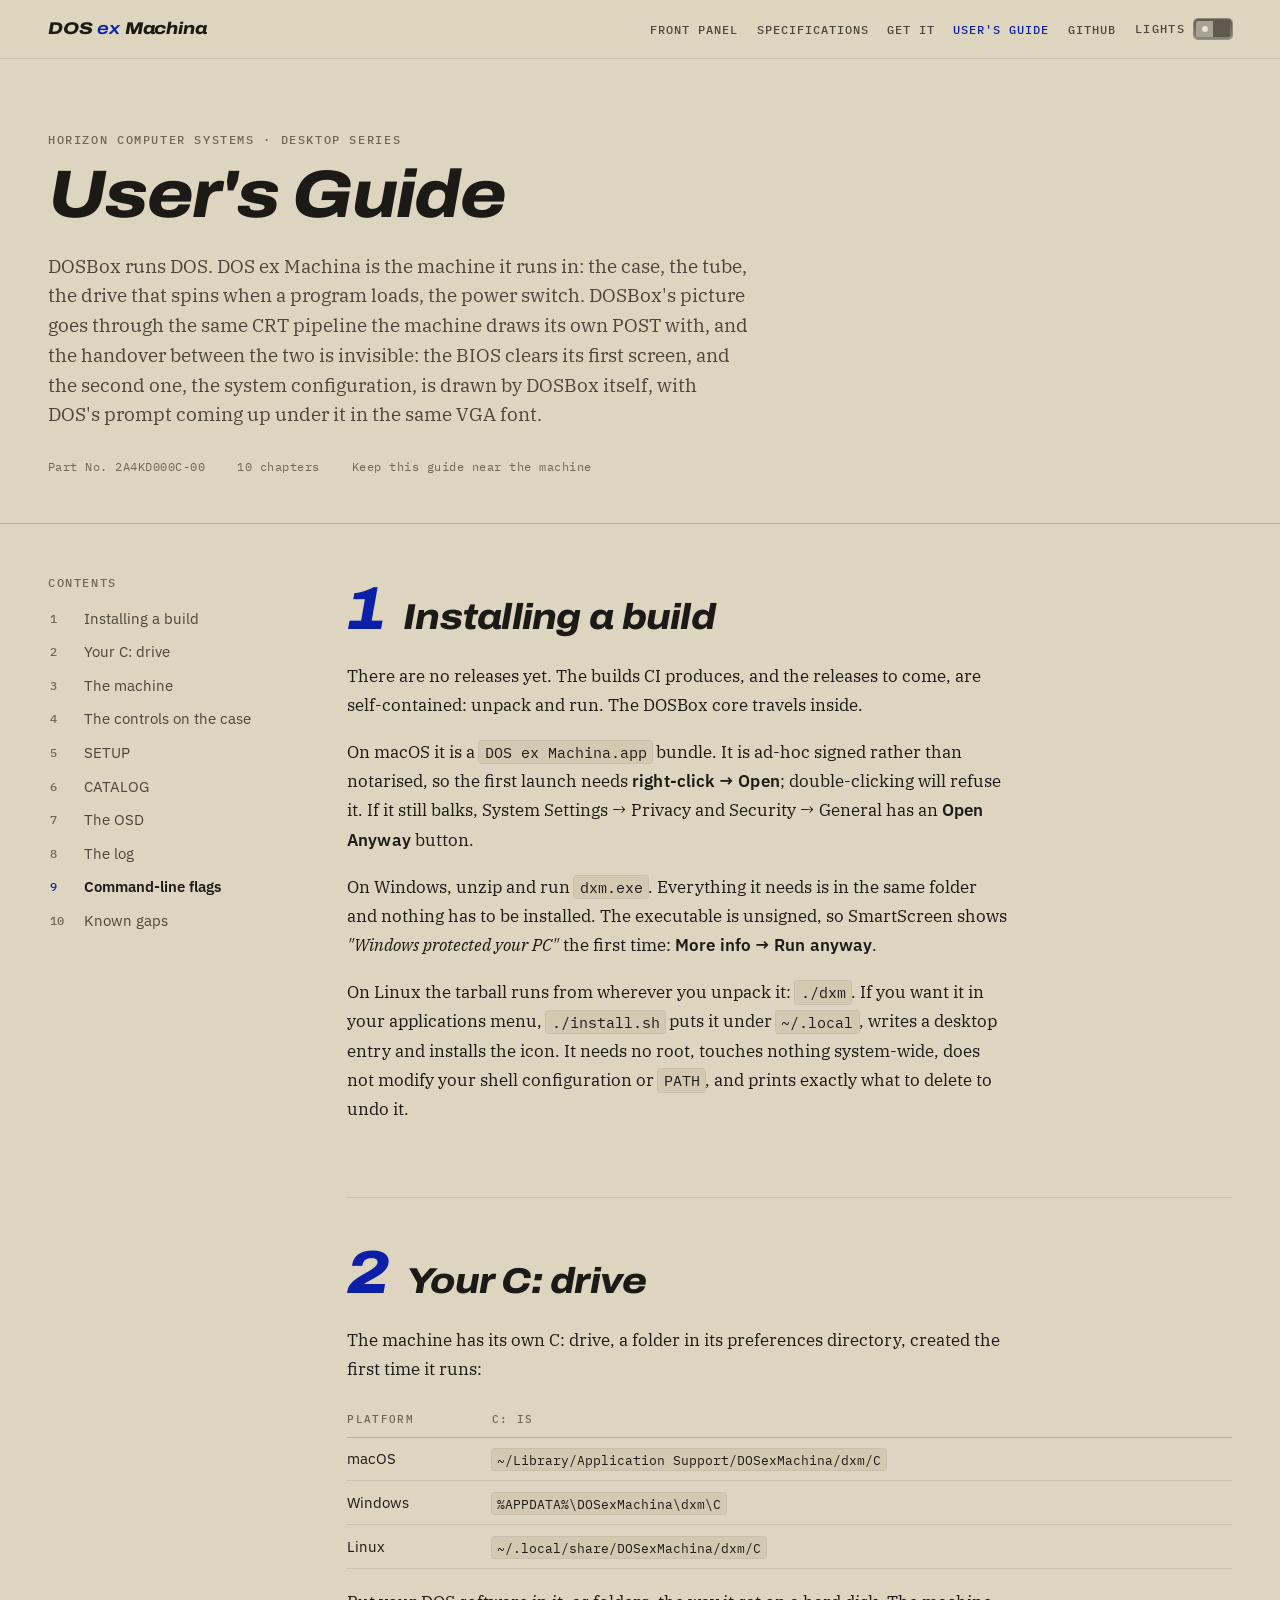
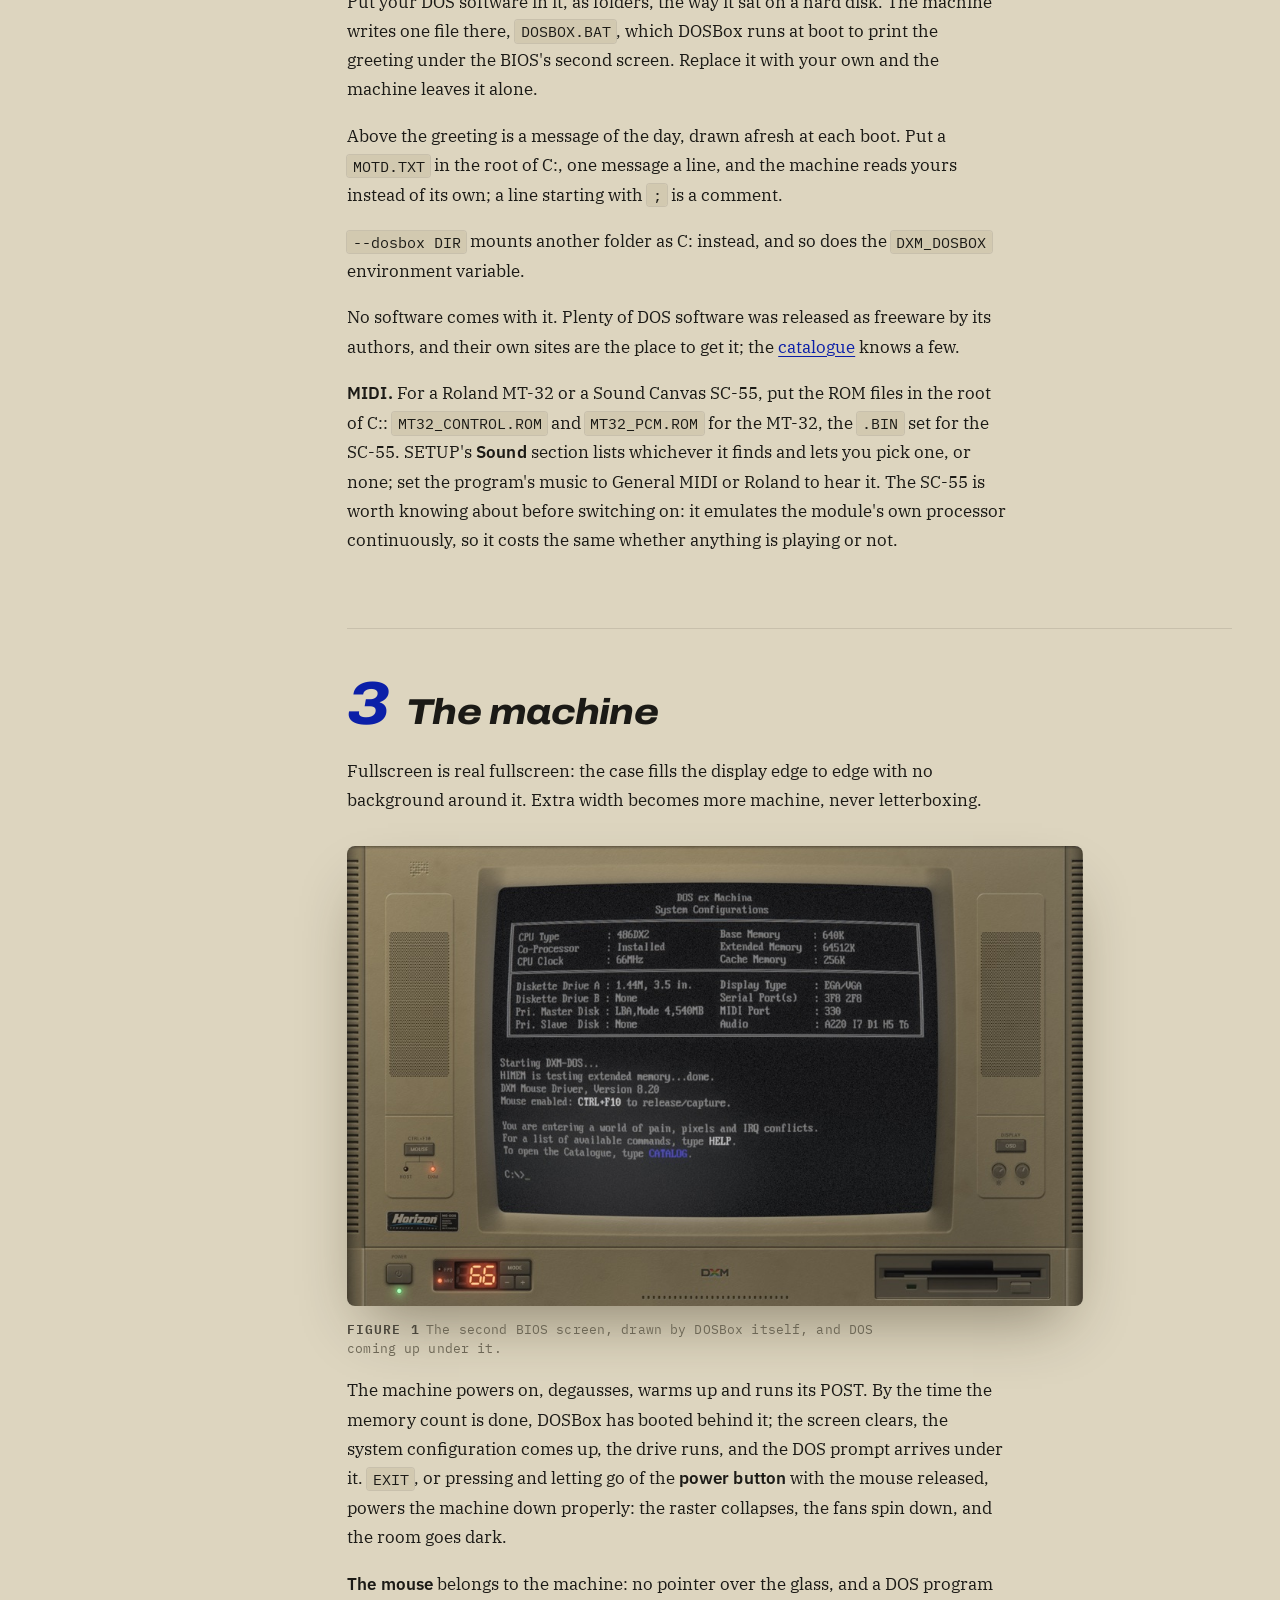
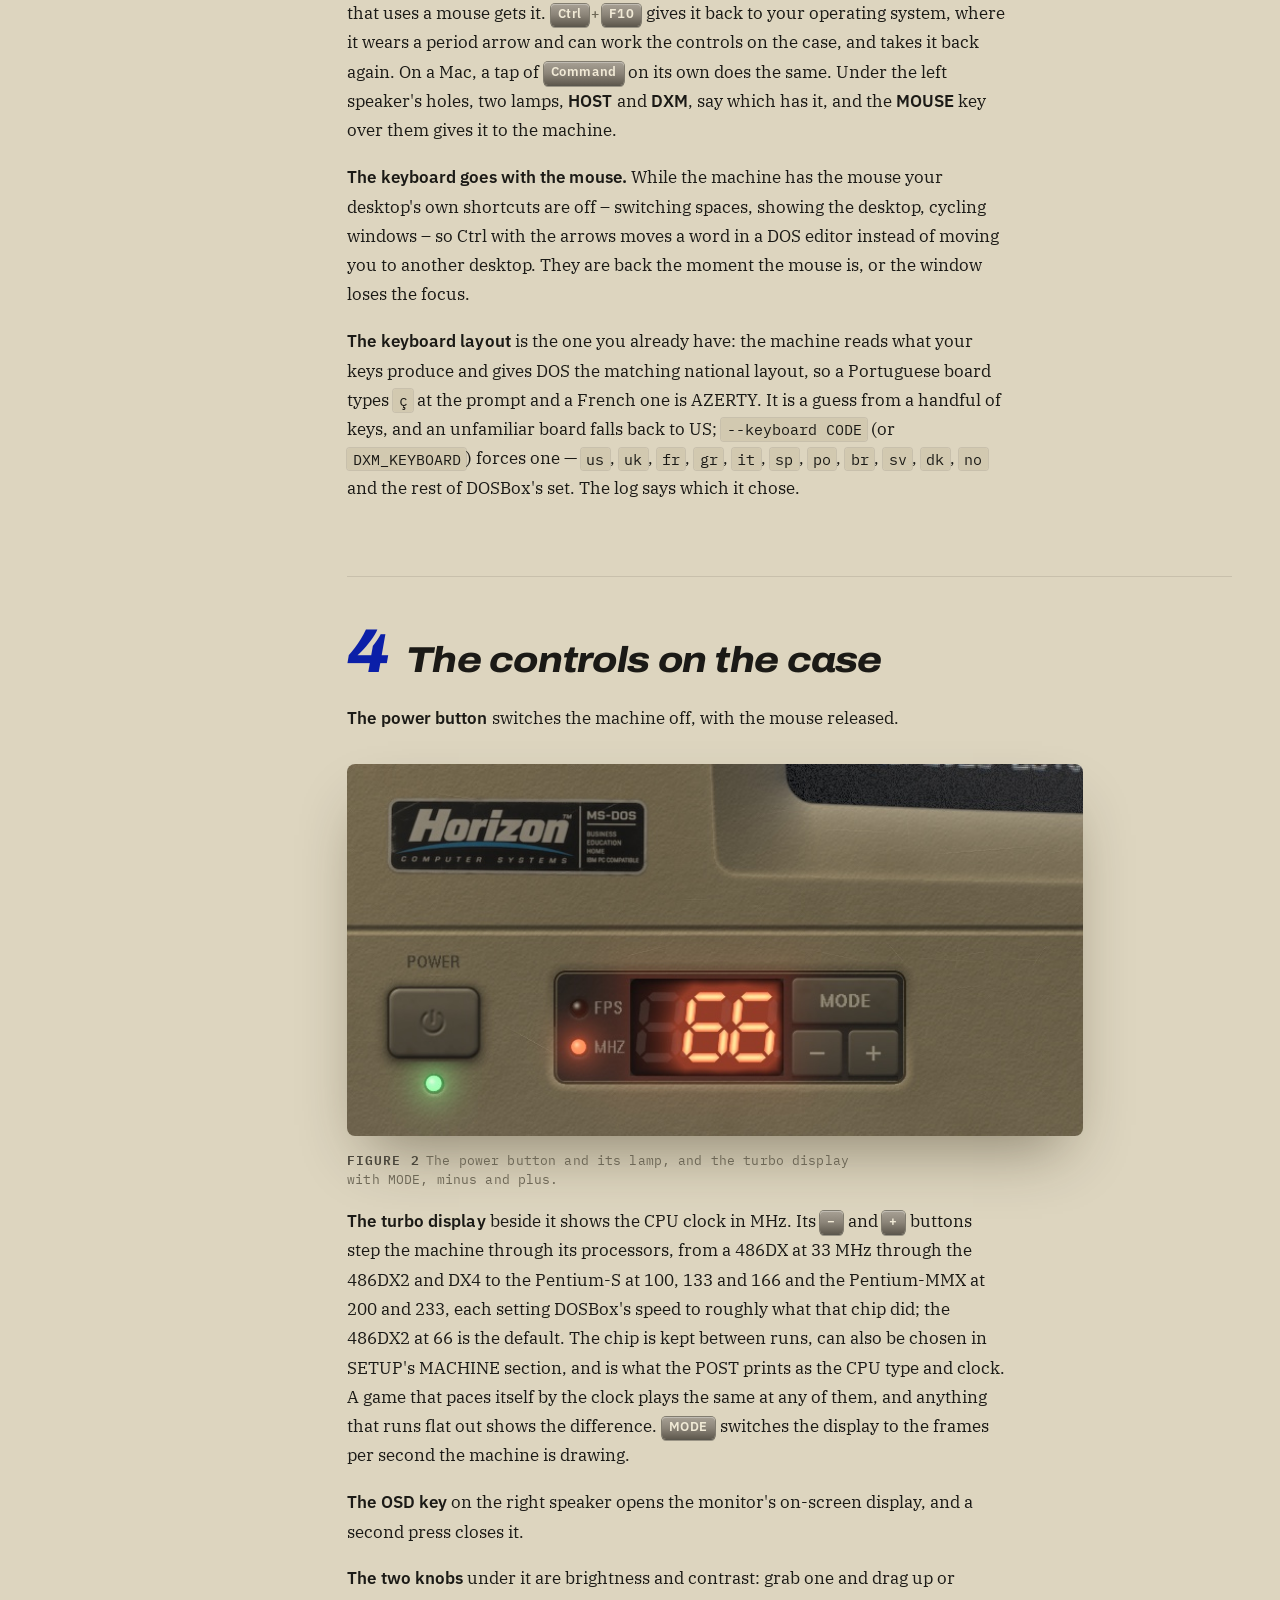
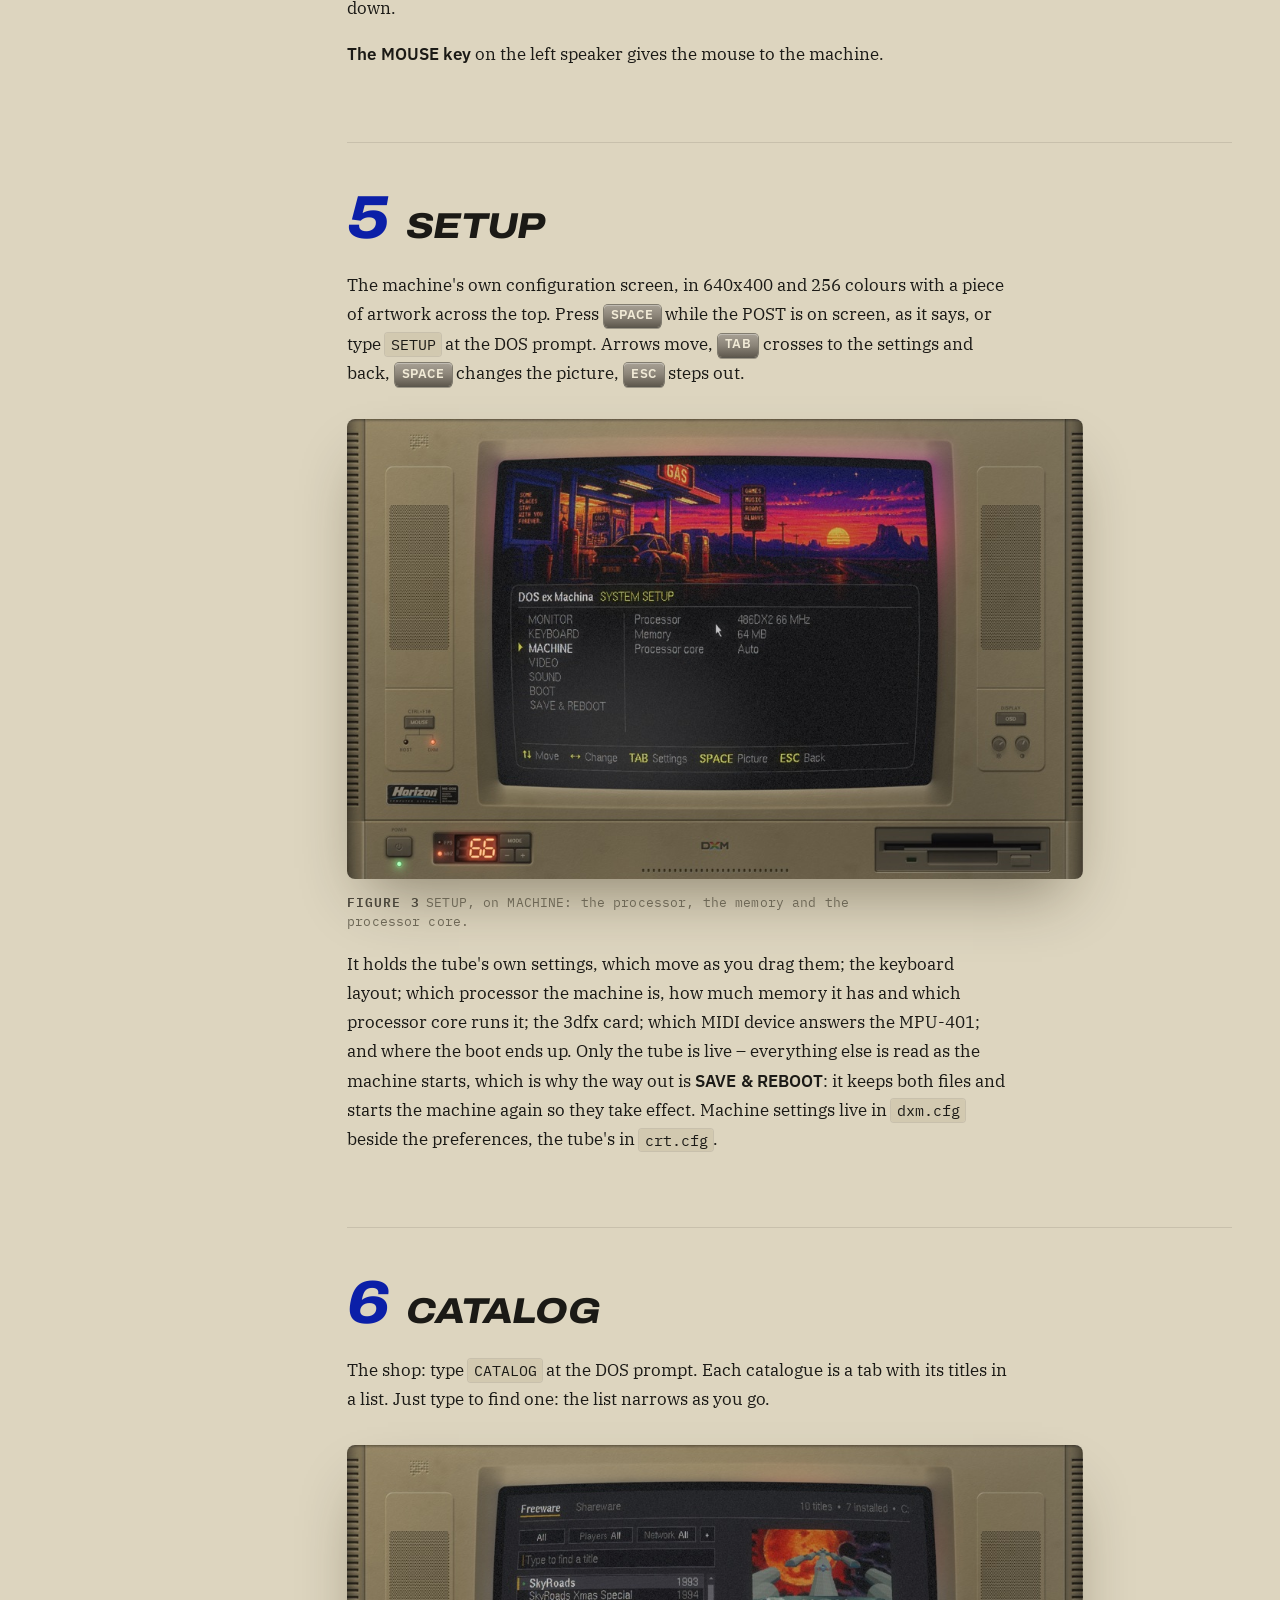
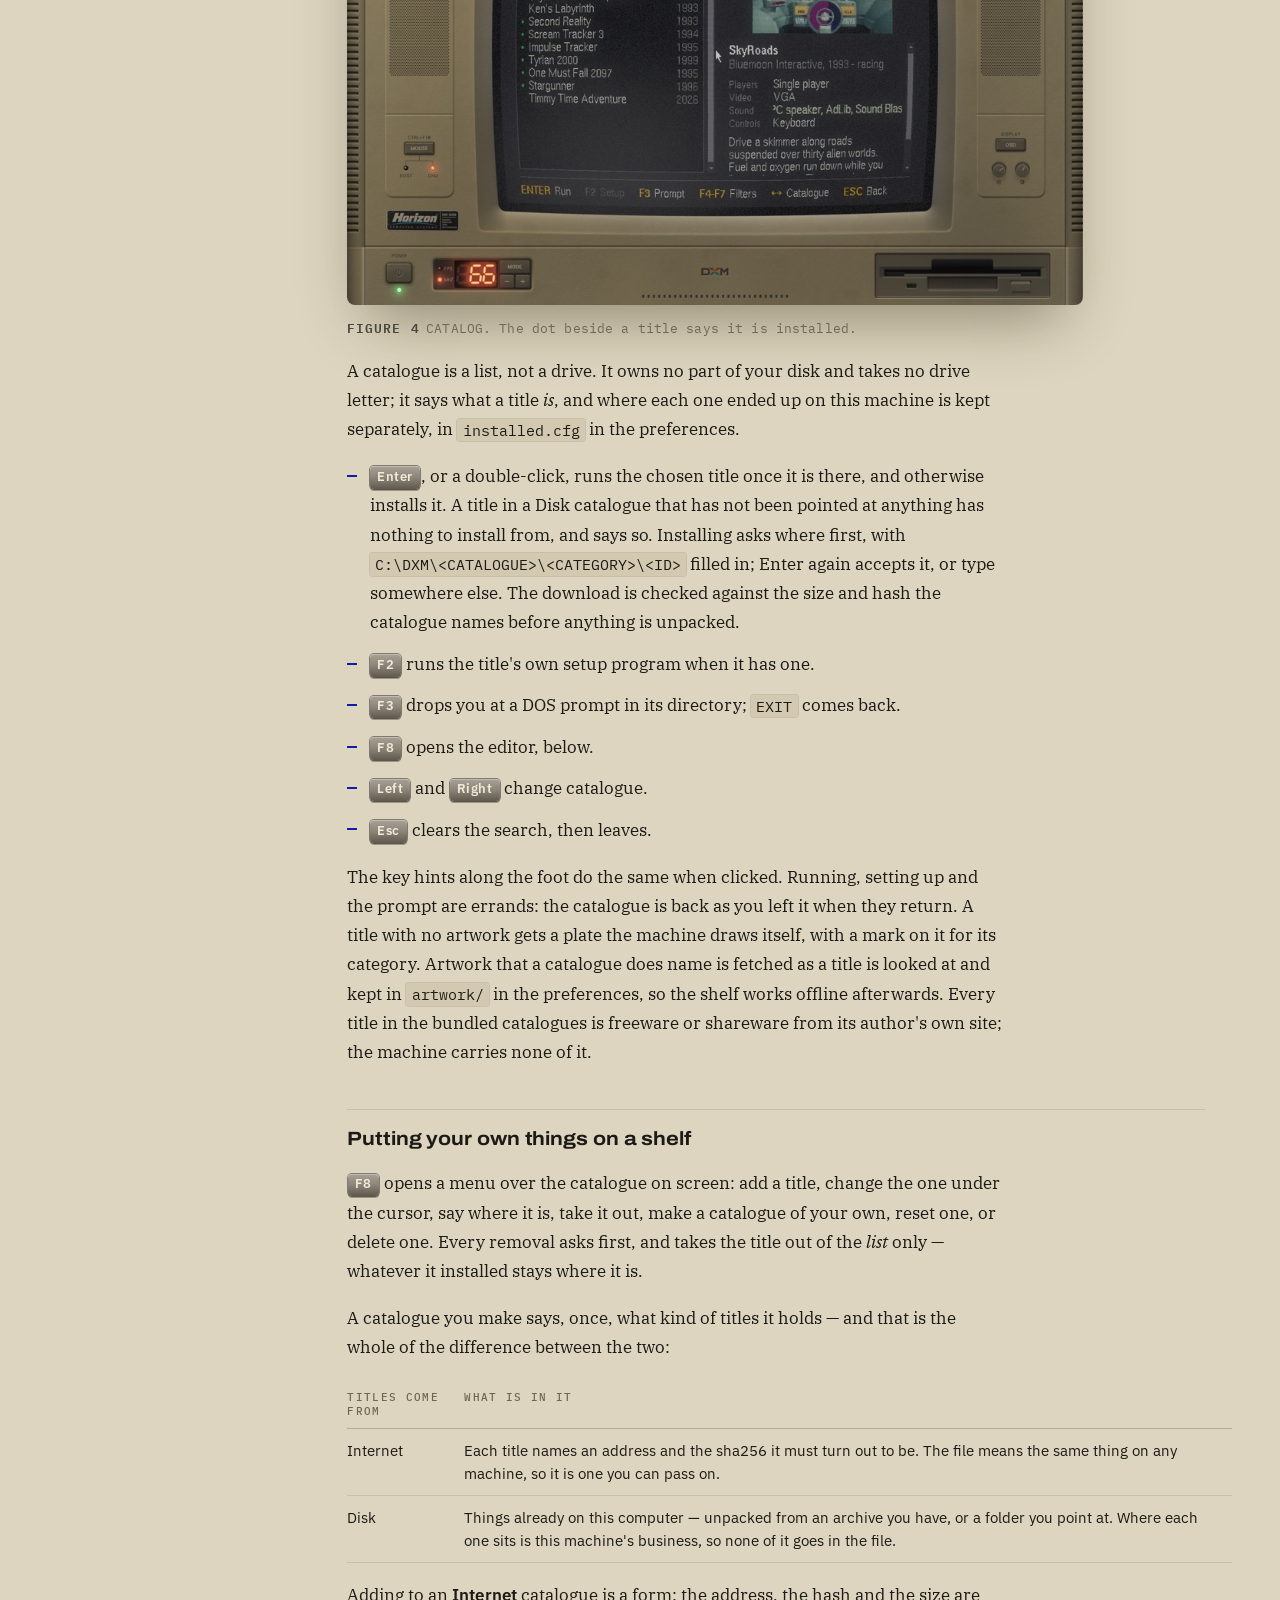
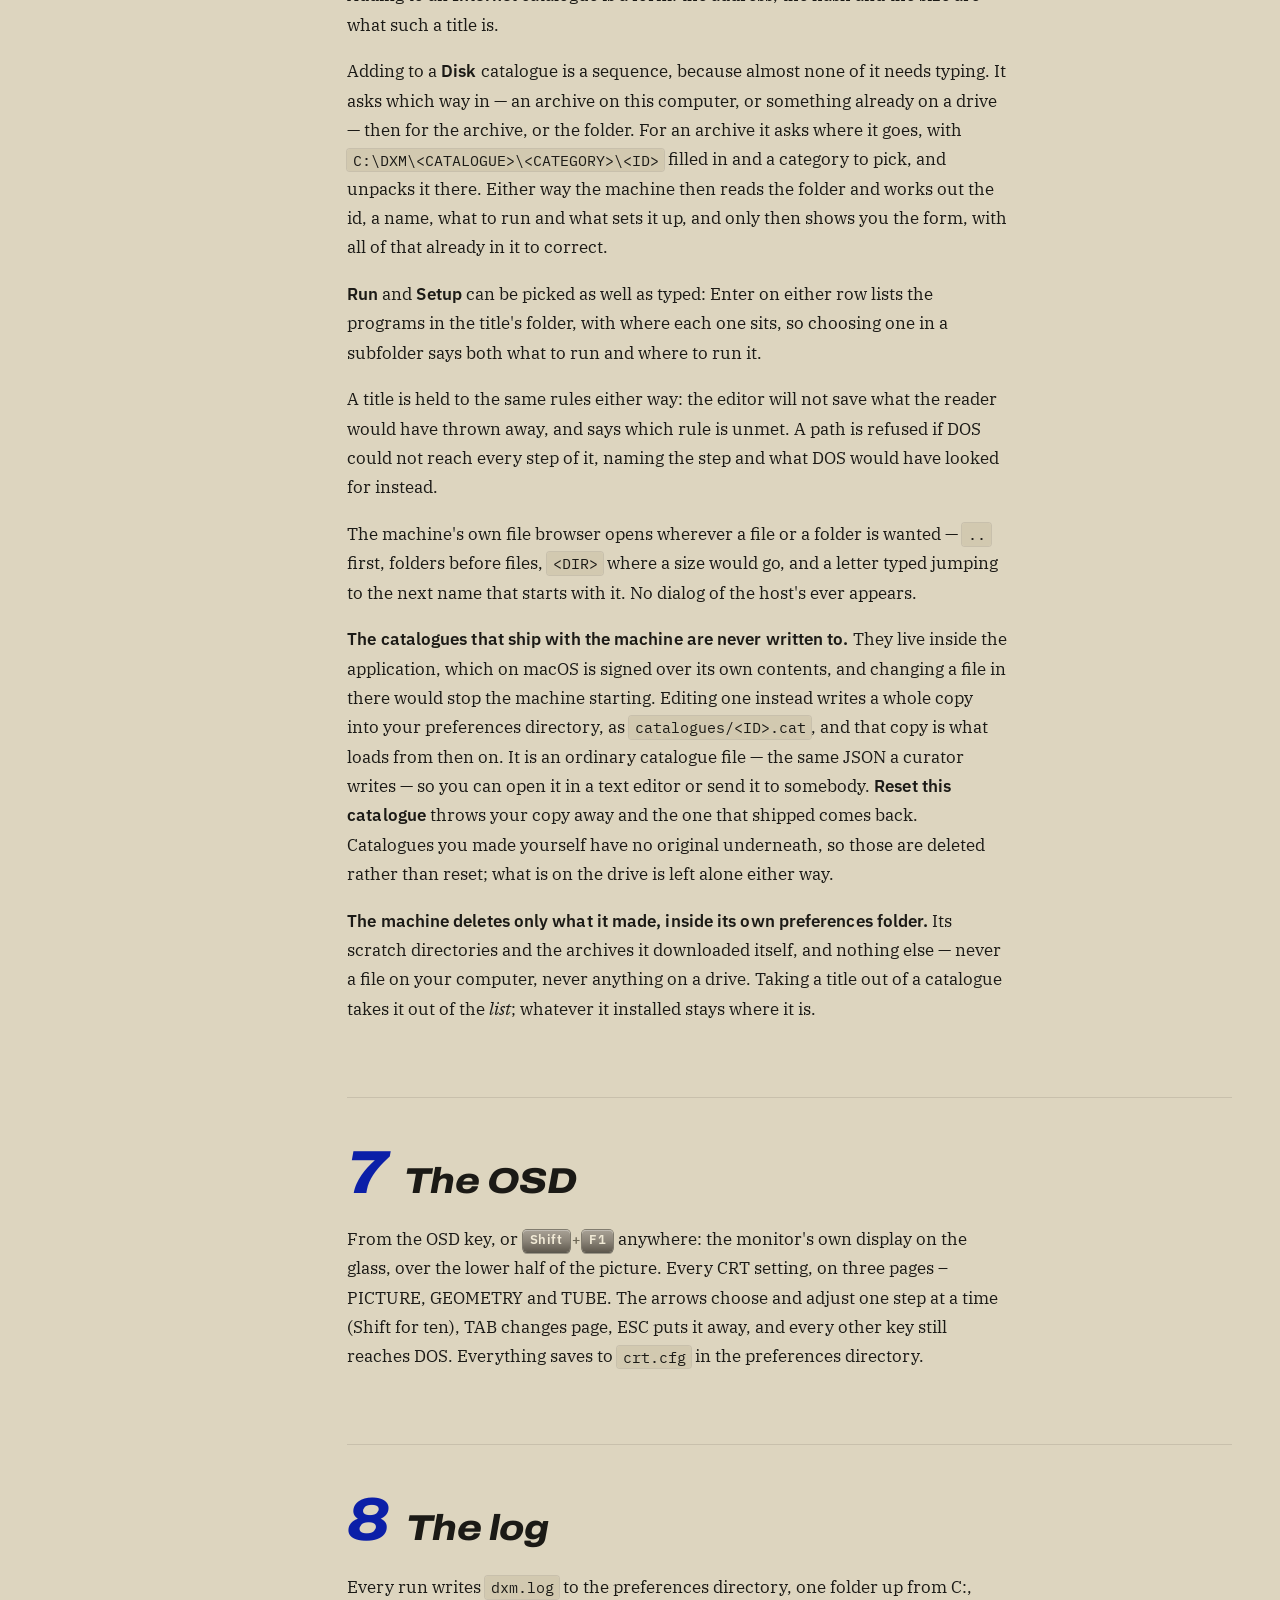
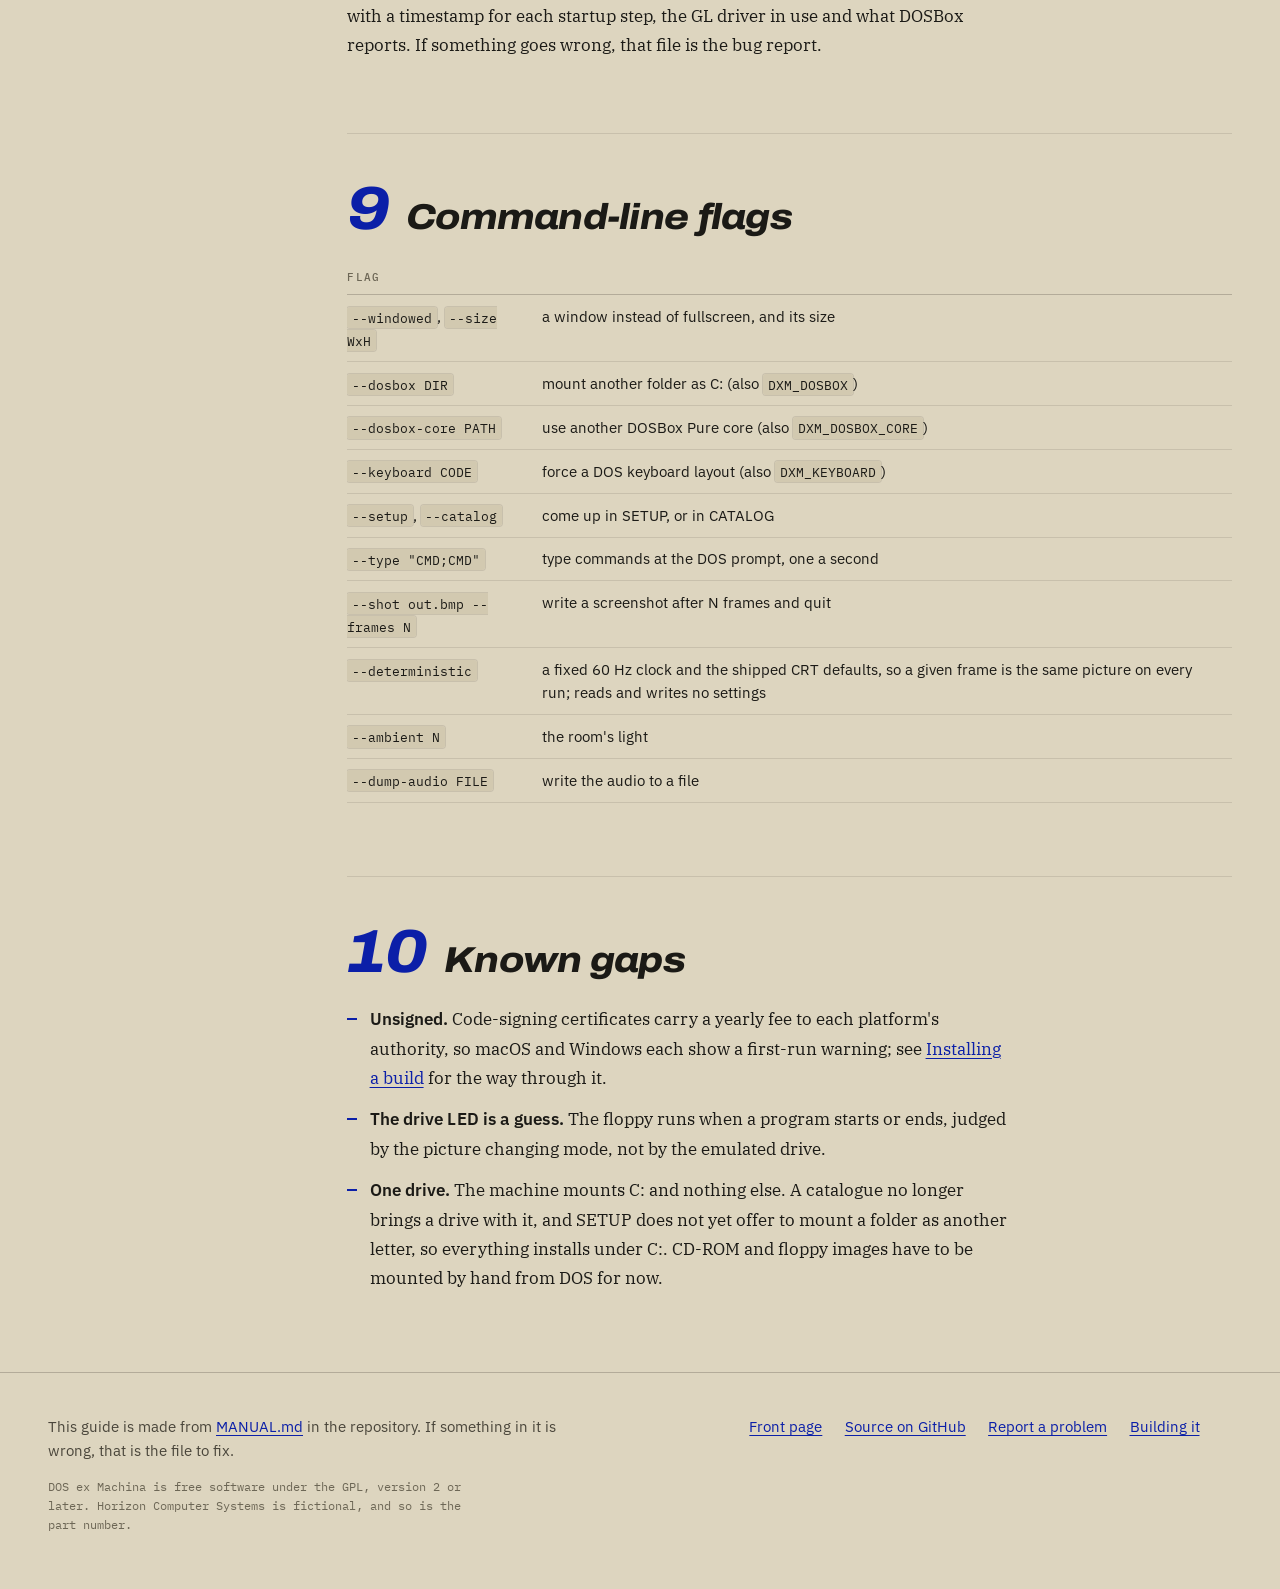
==== commit ab11059e: "catalog: catalogues are lists, not drives - and a way to fill your own Six things about CATALOG, eac" ====
--- a/docs/manual.html
+++ b/docs/manual.html
@@ -127,10 +127,22 @@
     <article class="chapter" id="catalog">
       <header><span class="no" aria-hidden="true">6</span><h2>CATALOG</h2></header>
       <div class="prose">
-        <p>The shop: type <code>CATALOG</code> at the DOS prompt. The catalogues the machine ships with are drives – freeware on C:, shareware on D: – and each is a tab with its titles in a list. Just type to find one: the list narrows as you go.</p>
+        <p>The shop: type <code>CATALOG</code> at the DOS prompt. Each catalogue is a tab with its titles in a list. Just type to find one: the list narrows as you go.</p>
         <figure><img src="screenshots/catalog.jpg" srcset="screenshots/catalog-960.jpg 960w, screenshots/catalog.jpg 1600w" sizes="(max-width: 900px) 100vw, 736px" loading="lazy" alt="CATALOG with a list of freeware titles"><p class="figcap"><b>Figure 4</b>CATALOG. The dot beside a title says it is installed.</p></figure>
-        <ul><li><kbd>Enter</kbd>, or a double-click, installs the chosen title – downloaded, checked against the hash the catalogue names, unpacked into <code>\GAMES\&lt;ID&gt;</code> or wherever its category says – or runs it once it is there.</li><li><kbd>F2</kbd> runs the title's own setup program when it has one.</li><li><kbd>F3</kbd> drops you at a DOS prompt in its directory; <code>EXIT</code> comes back.</li><li><kbd>Left</kbd> and <kbd>Right</kbd> change catalogue.</li><li><kbd>Esc</kbd> clears the search, then leaves.</li></ul>
-        <p>The key hints along the foot do the same when clicked. Running, setting up and the prompt are errands: the catalogue is back as you left it when they return. Artwork is fetched as a title is looked at and kept in <code>artwork/</code> in the preferences, so the shelf works offline afterwards. Every title in the bundled catalogues is freeware or shareware from its author's own site; the machine carries none of it.</p>
+        <p>A catalogue is a list, not a drive. It owns no part of your disk and takes no drive letter; it says what a title <em>is</em>, and where each one ended up on this machine is kept separately, in <code>installed.cfg</code> in the preferences.</p>
+        <ul><li><kbd>Enter</kbd>, or a double-click, runs the chosen title once it is there, and otherwise installs it. A title in a Disk catalogue that has not been pointed at anything has nothing to install from, and says so. Installing asks where first, with <code>C:\DXM\&lt;CATALOGUE&gt;\&lt;CATEGORY&gt;\&lt;ID&gt;</code> filled in; Enter again accepts it, or type somewhere else. The download is checked against the size and hash the catalogue names before anything is unpacked.</li><li><kbd>F2</kbd> runs the title's own setup program when it has one.</li><li><kbd>F3</kbd> drops you at a DOS prompt in its directory; <code>EXIT</code> comes back.</li><li><kbd>F8</kbd> opens the editor, below.</li><li><kbd>Left</kbd> and <kbd>Right</kbd> change catalogue.</li><li><kbd>Esc</kbd> clears the search, then leaves.</li></ul>
+        <p>The key hints along the foot do the same when clicked. Running, setting up and the prompt are errands: the catalogue is back as you left it when they return. A title with no artwork gets a plate the machine draws itself, with a mark on it for its category. Artwork that a catalogue does name is fetched as a title is looked at and kept in <code>artwork/</code> in the preferences, so the shelf works offline afterwards. Every title in the bundled catalogues is freeware or shareware from its author's own site; the machine carries none of it.</p>
+        <h3>Putting your own things on a shelf</h3>
+        <p><kbd>F8</kbd> opens a menu over the catalogue on screen: add a title, change the one under the cursor, say where it is, take it out, make a catalogue of your own, reset one, or delete one. Every removal asks first, and takes the title out of the <em>list</em> only — whatever it installed stays where it is.</p>
+        <p>A catalogue you make says, once, what kind of titles it holds — and that is the whole of the difference between the two:</p>
+        <div class="tablewrap"><table><thead><tr><th>Titles come from</th><th>What is in it</th></tr></thead><tbody><tr><td>Internet</td><td>Each title names an address and the sha256 it must turn out to be. The file means the same thing on any machine, so it is one you can pass on.</td></tr><tr><td>Disk</td><td>Things already on this computer — unpacked from an archive you have, or a folder you point at. Where each one sits is this machine's business, so none of it goes in the file.</td></tr></tbody></table></div>
+        <p>Adding to an <strong>Internet</strong> catalogue is a form: the address, the hash and the size are what such a title is.</p>
+        <p>Adding to a <strong>Disk</strong> catalogue is a sequence, because almost none of it needs typing. It asks which way in — an archive on this computer, or something already on a drive — then for the archive, or the folder. For an archive it asks where it goes, with <code>C:\DXM\&lt;CATALOGUE&gt;\&lt;CATEGORY&gt;\&lt;ID&gt;</code> filled in and a category to pick, and unpacks it there. Either way the machine then reads the folder and works out the id, a name, what to run and what sets it up, and only then shows you the form, with all of that already in it to correct.</p>
+        <p><strong>Run</strong> and <strong>Setup</strong> can be picked as well as typed: Enter on either row lists the programs in the title's folder, with where each one sits, so choosing one in a subfolder says both what to run and where to run it.</p>
+        <p>A title is held to the same rules either way: the editor will not save what the reader would have thrown away, and says which rule is unmet. A path is refused if DOS could not reach every step of it, naming the step and what DOS would have looked for instead.</p>
+        <p>The machine's own file browser opens wherever a file or a folder is wanted — <code>..</code> first, folders before files, <code>&lt;DIR&gt;</code> where a size would go, and a letter typed jumping to the next name that starts with it. No dialog of the host's ever appears.</p>
+        <p><strong>The catalogues that ship with the machine are never written to.</strong> They live inside the application, which on macOS is signed over its own contents, and changing a file in there would stop the machine starting. Editing one instead writes a whole copy into your preferences directory, as <code>catalogues/&lt;ID&gt;.cat</code>, and that copy is what loads from then on. It is an ordinary catalogue file — the same JSON a curator writes — so you can open it in a text editor or send it to somebody. <strong>Reset this catalogue</strong> throws your copy away and the one that shipped comes back. Catalogues you made yourself have no original underneath, so those are deleted rather than reset; what is on the drive is left alone either way.</p>
+        <p><strong>The machine deletes only what it made, inside its own preferences folder.</strong> Its scratch directories and the archives it downloaded itself, and nothing else — never a file on your computer, never anything on a drive. Taking a title out of a catalogue takes it out of the <em>list</em>; whatever it installed stays where it is.</p>
       </div>
     </article>
 
@@ -158,7 +170,7 @@
     <article class="chapter" id="known-gaps">
       <header><span class="no" aria-hidden="true">10</span><h2>Known gaps</h2></header>
       <div class="prose">
-        <ul><li><strong>Unsigned.</strong> Code-signing certificates carry a yearly fee to each platform's authority, so macOS and Windows each show a first-run warning; see <a href="#installing-a-build">Installing a build</a> for the way through it.</li><li><strong>The drive LED is a guess.</strong> The floppy runs when a program starts or ends, judged by the picture changing mode, not by the emulated drive.</li><li><strong>One C: drive.</strong> CD-ROM images and floppy images have to be mounted by hand from DOS for now.</li></ul>
+        <ul><li><strong>Unsigned.</strong> Code-signing certificates carry a yearly fee to each platform's authority, so macOS and Windows each show a first-run warning; see <a href="#installing-a-build">Installing a build</a> for the way through it.</li><li><strong>The drive LED is a guess.</strong> The floppy runs when a program starts or ends, judged by the picture changing mode, not by the emulated drive.</li><li><strong>One drive.</strong> The machine mounts C: and nothing else. A catalogue no longer brings a drive with it, and SETUP does not yet offer to mount a folder as another letter, so everything installs under C:. CD-ROM and floppy images have to be mounted by hand from DOS for now.</li></ul>
       </div>
     </article>
 
--- a/docs/site.css
+++ b/docs/site.css
@@ -433,6 +433,11 @@
 .chapter h2 { font-size: clamp(1.6rem, 3vw, 2.25rem); }
 .prose { font: 400 1.09rem/1.68 var(--serif); }
 .prose p { max-width: 66ch; }
+/* a shelf inside a chapter: set apart by its rule and its space, and left
+   unnumbered - the numbers belong to the chapters */
+.prose h3 { font-size: 1.2rem; margin: 2.2em 0 0.9em; padding-top: 0.9em; max-width: 66ch;
+            border-top: 1px solid var(--rule-soft); }
+.prose h3:first-child { margin-top: 0; padding-top: 0; border-top: 0; }
 .prose p + p, .prose ul + p, .prose .tablewrap + p, .prose figure + p { margin-top: 1em; }
 .prose strong { font-family: var(--text); font-weight: 600; font-size: 0.97em; letter-spacing: 0.005em; }
 .prose ul { margin: 1em 0 0; padding: 0; list-style: none; max-width: 66ch; display: grid; gap: 0.7em; }
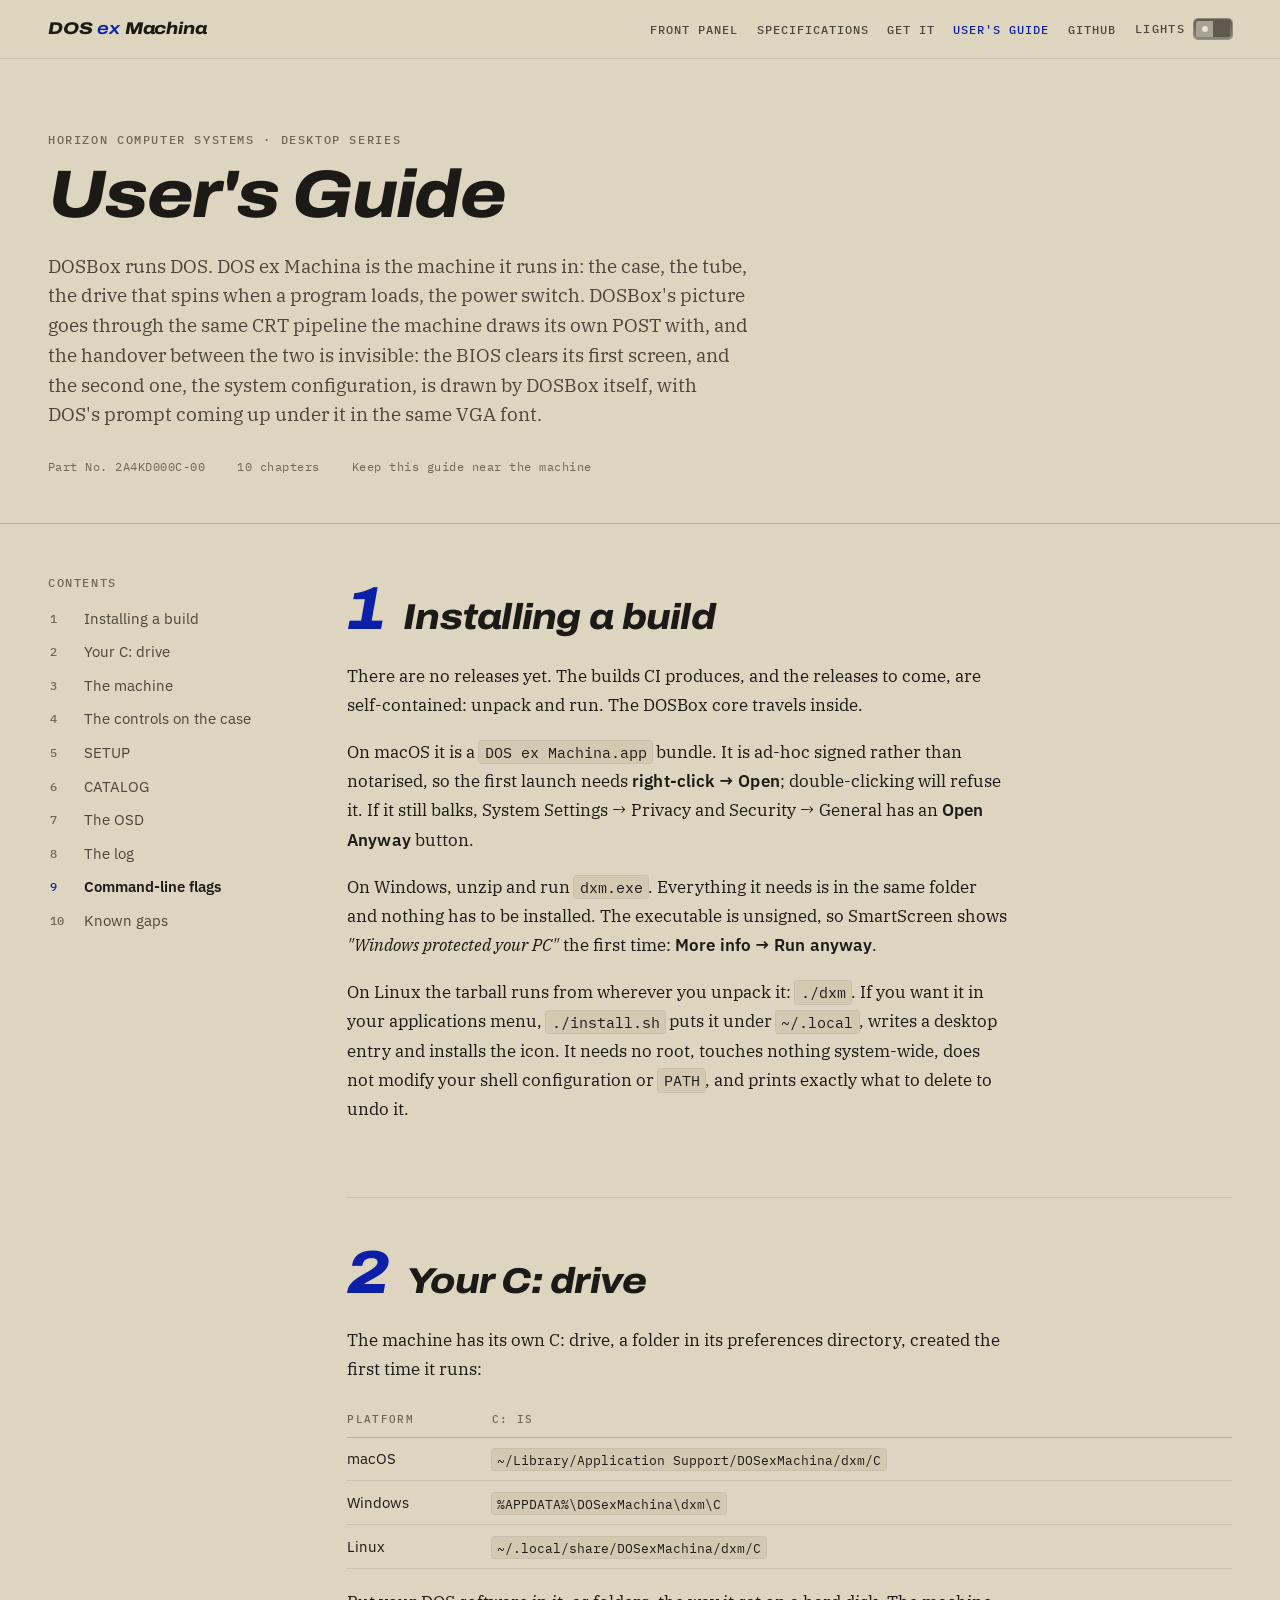
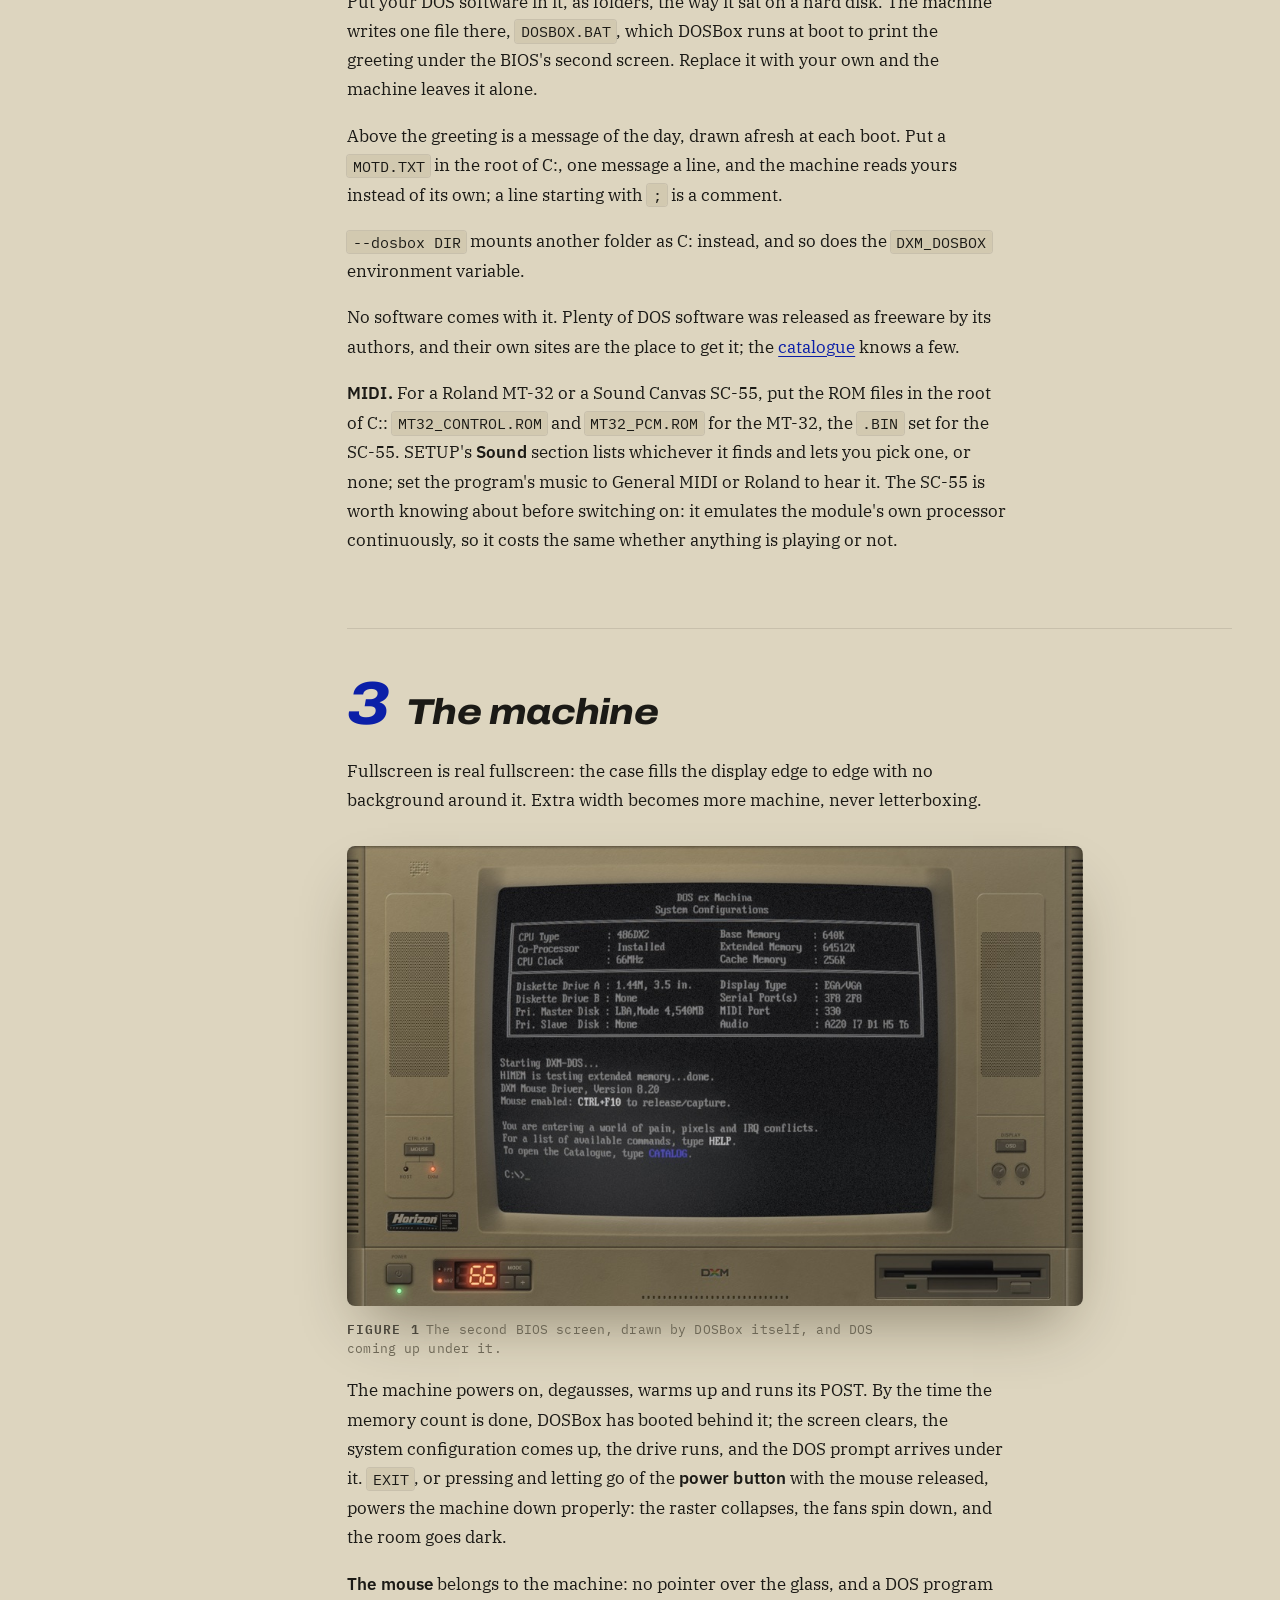
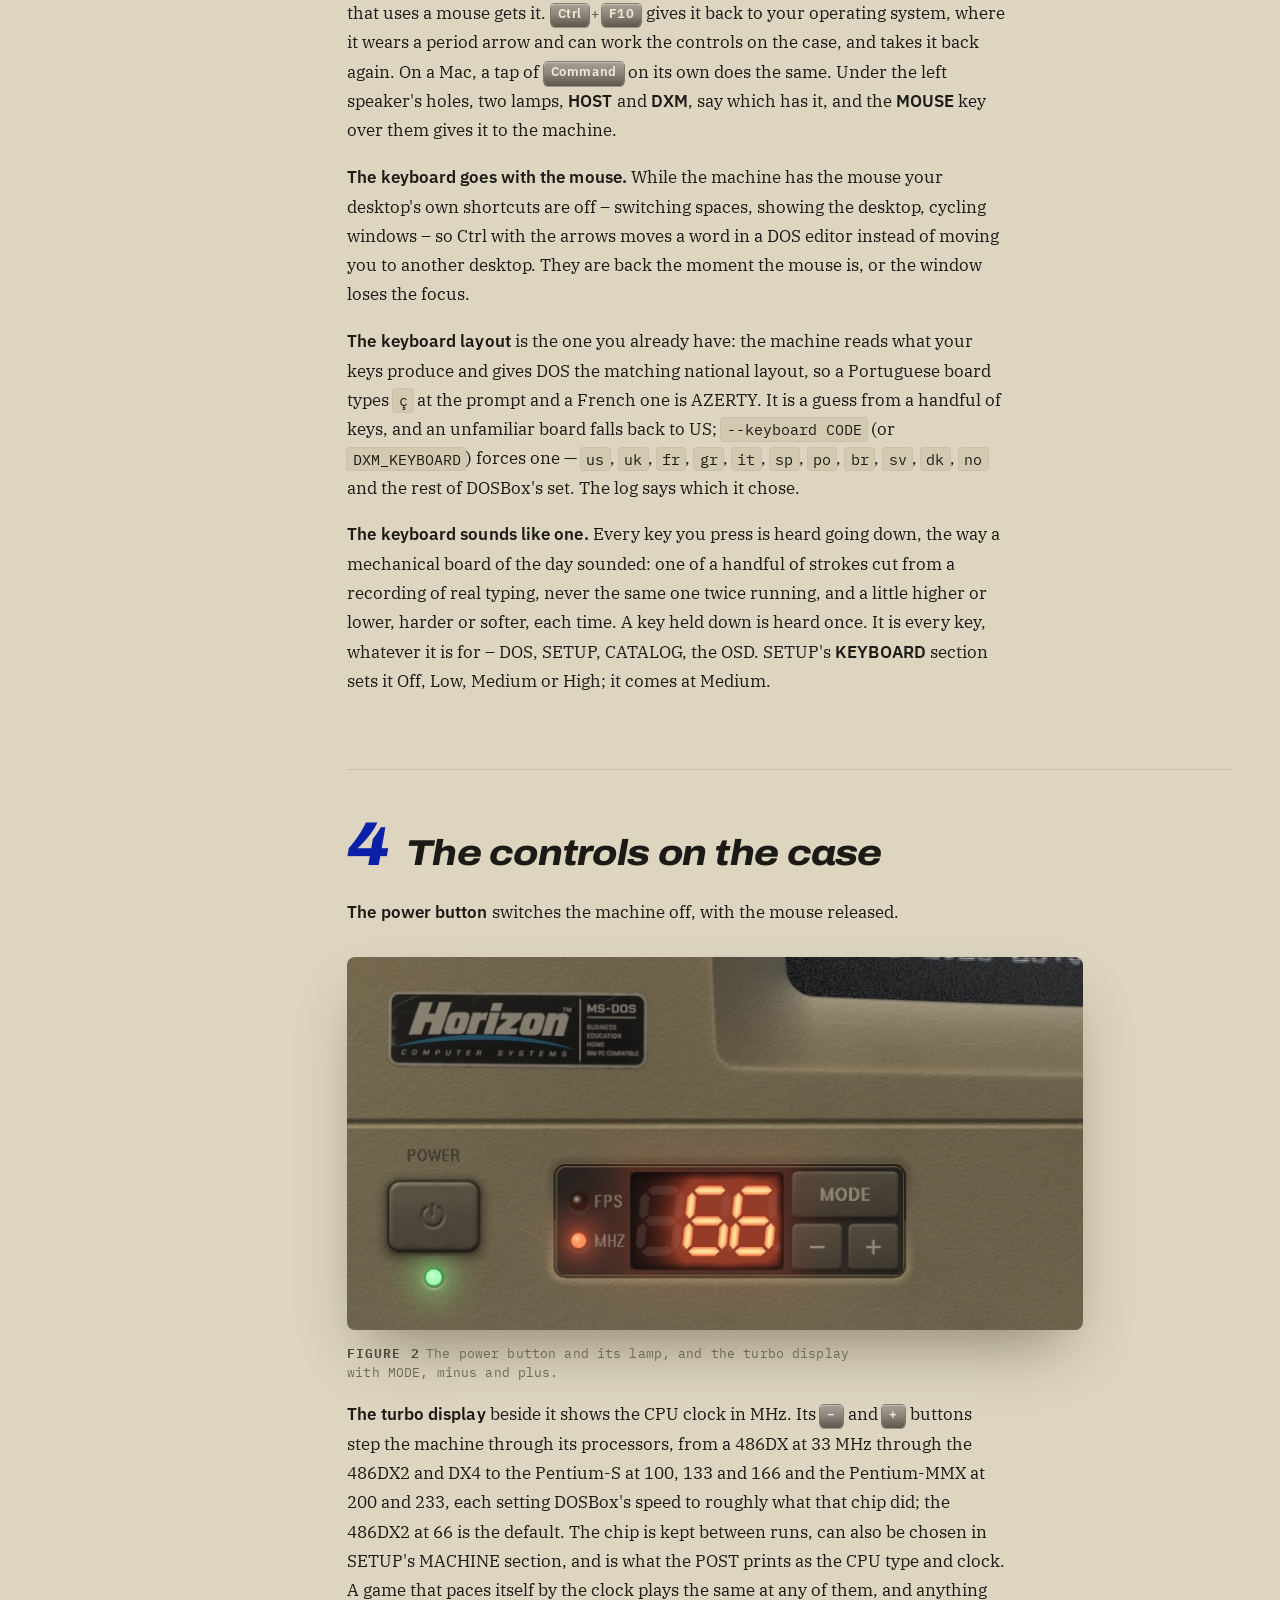
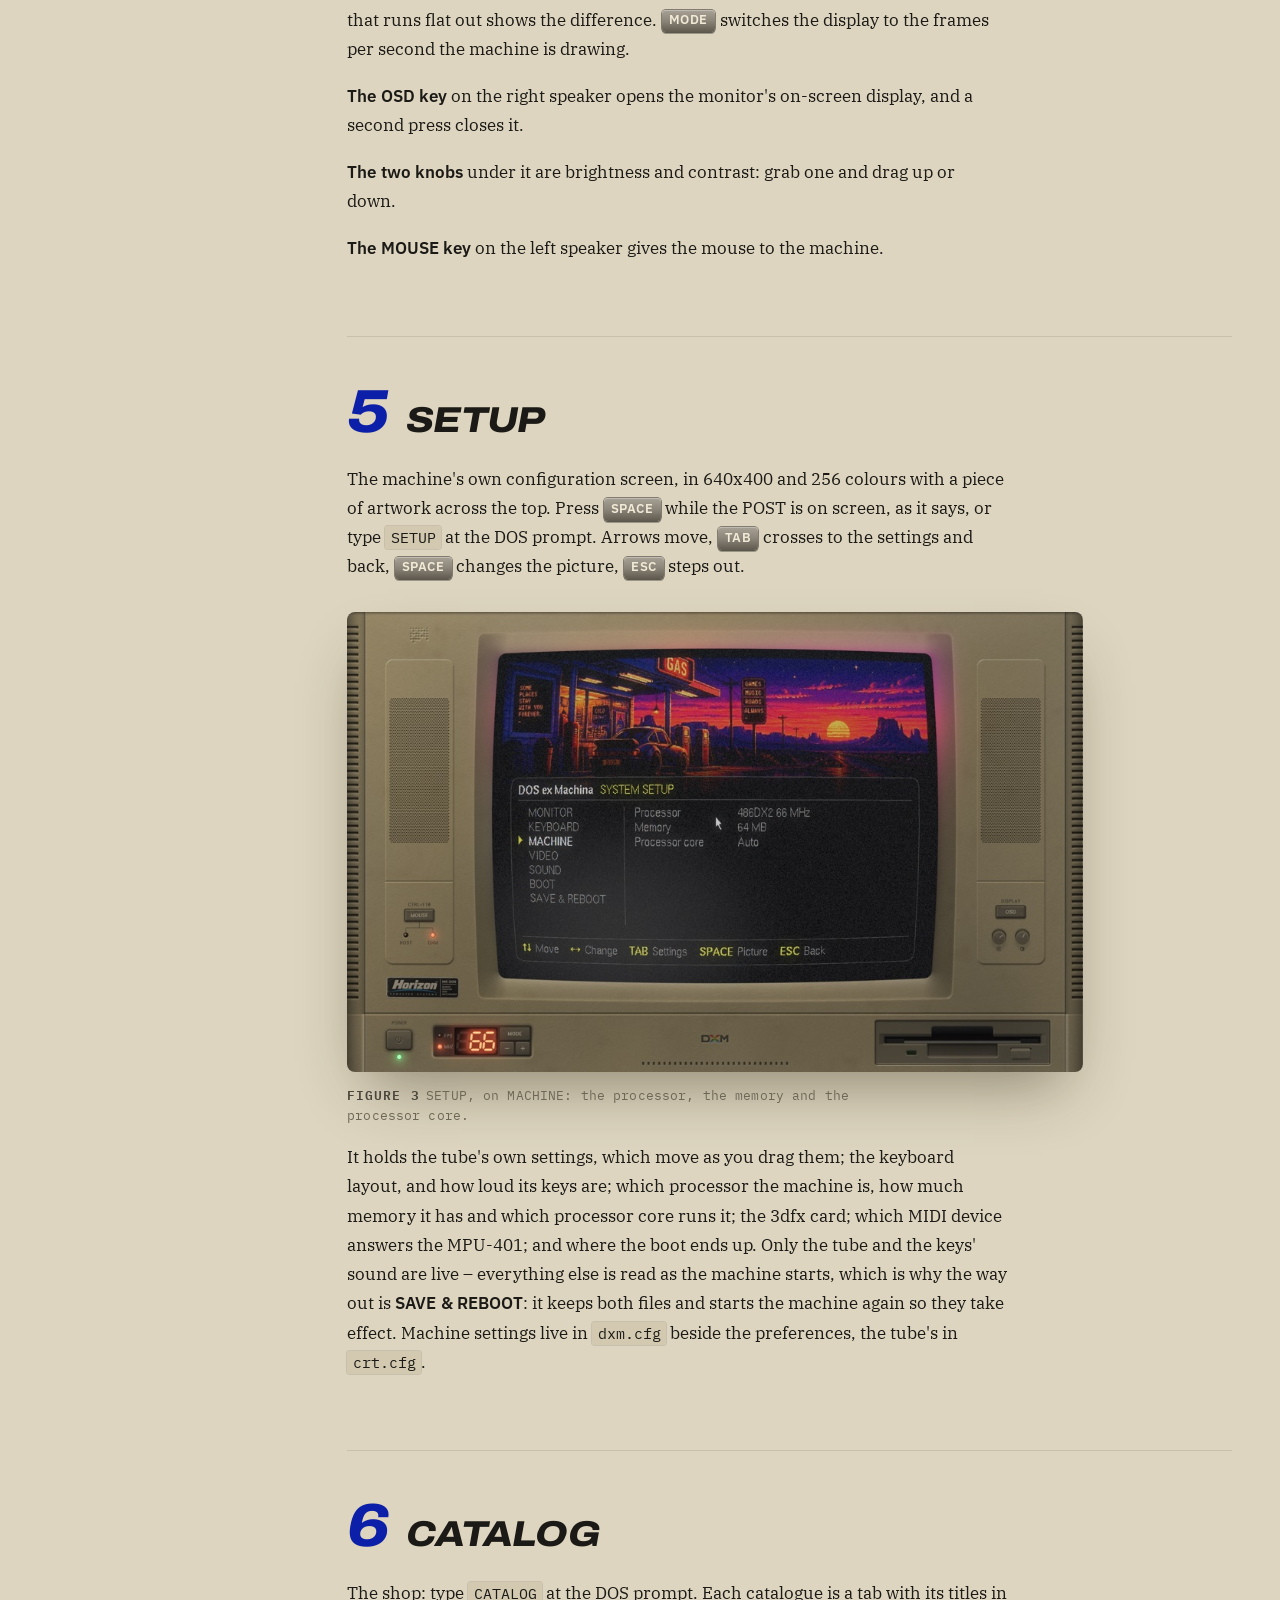
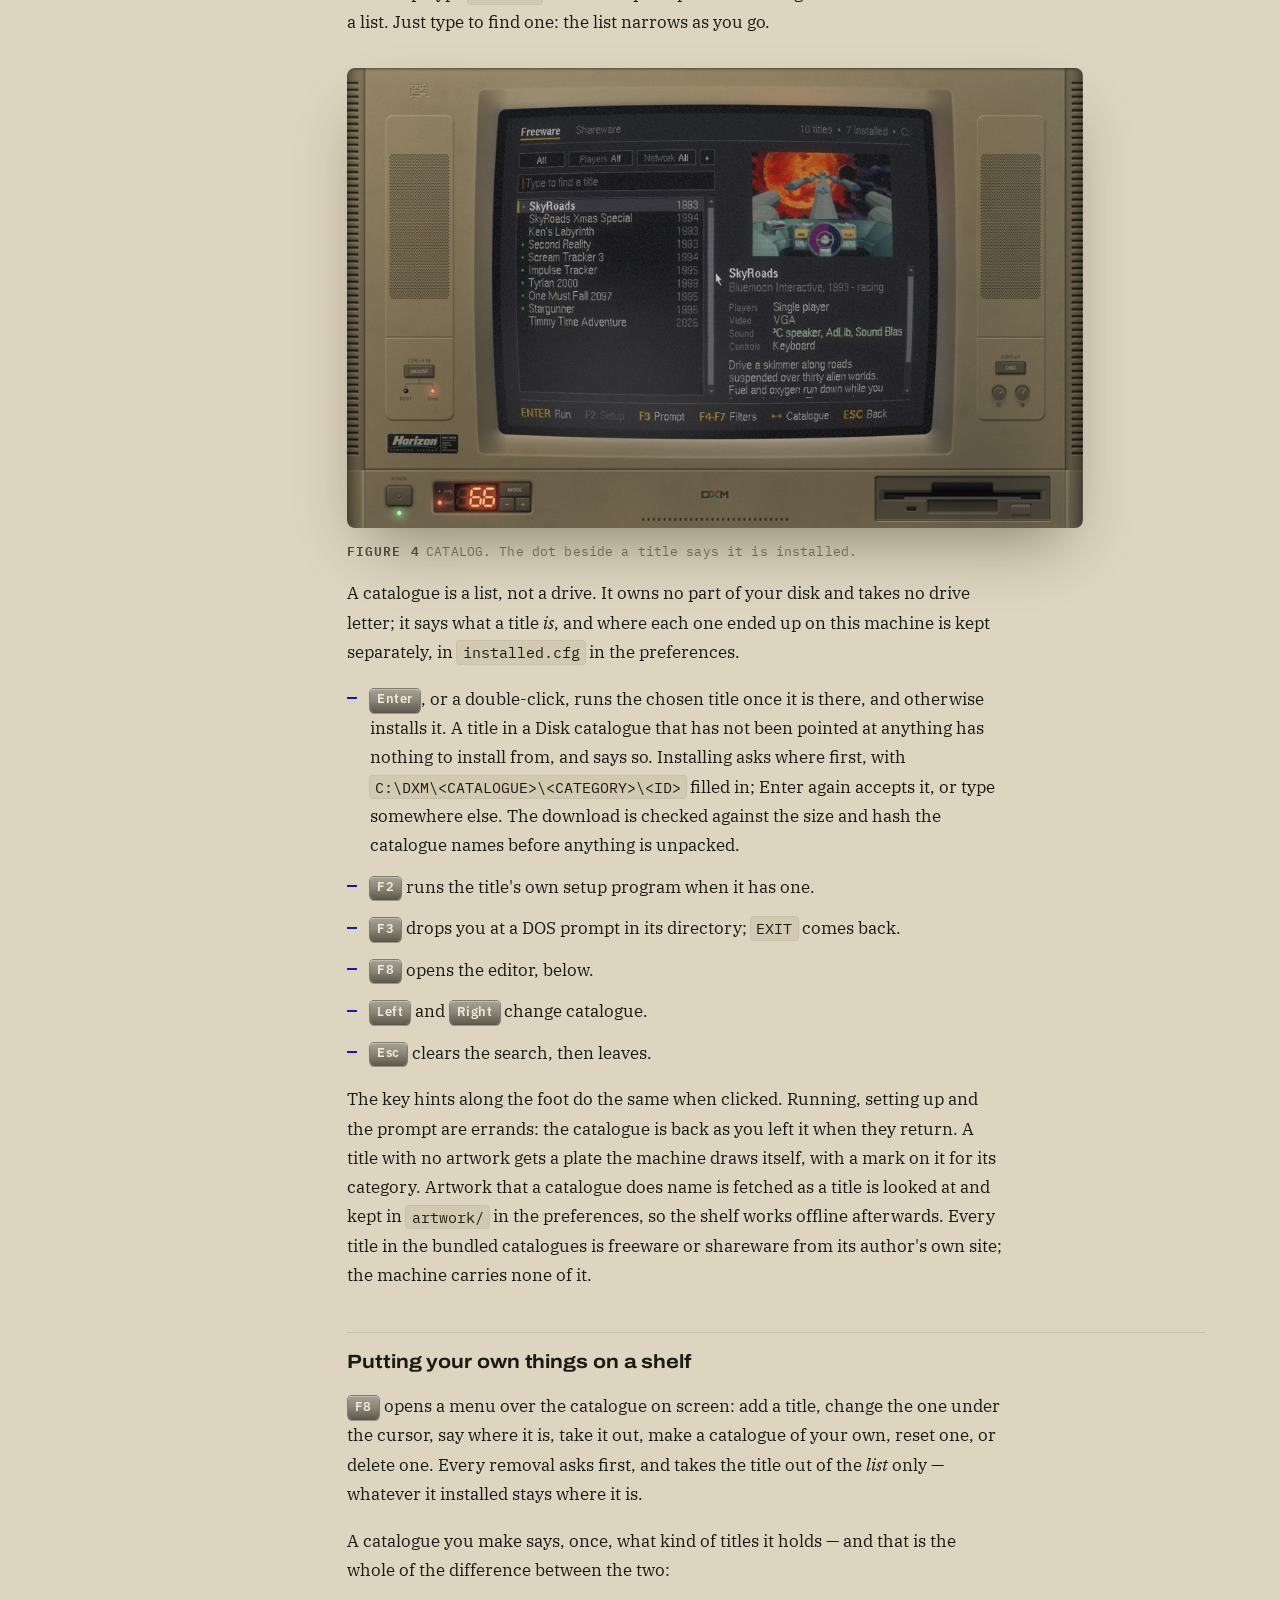
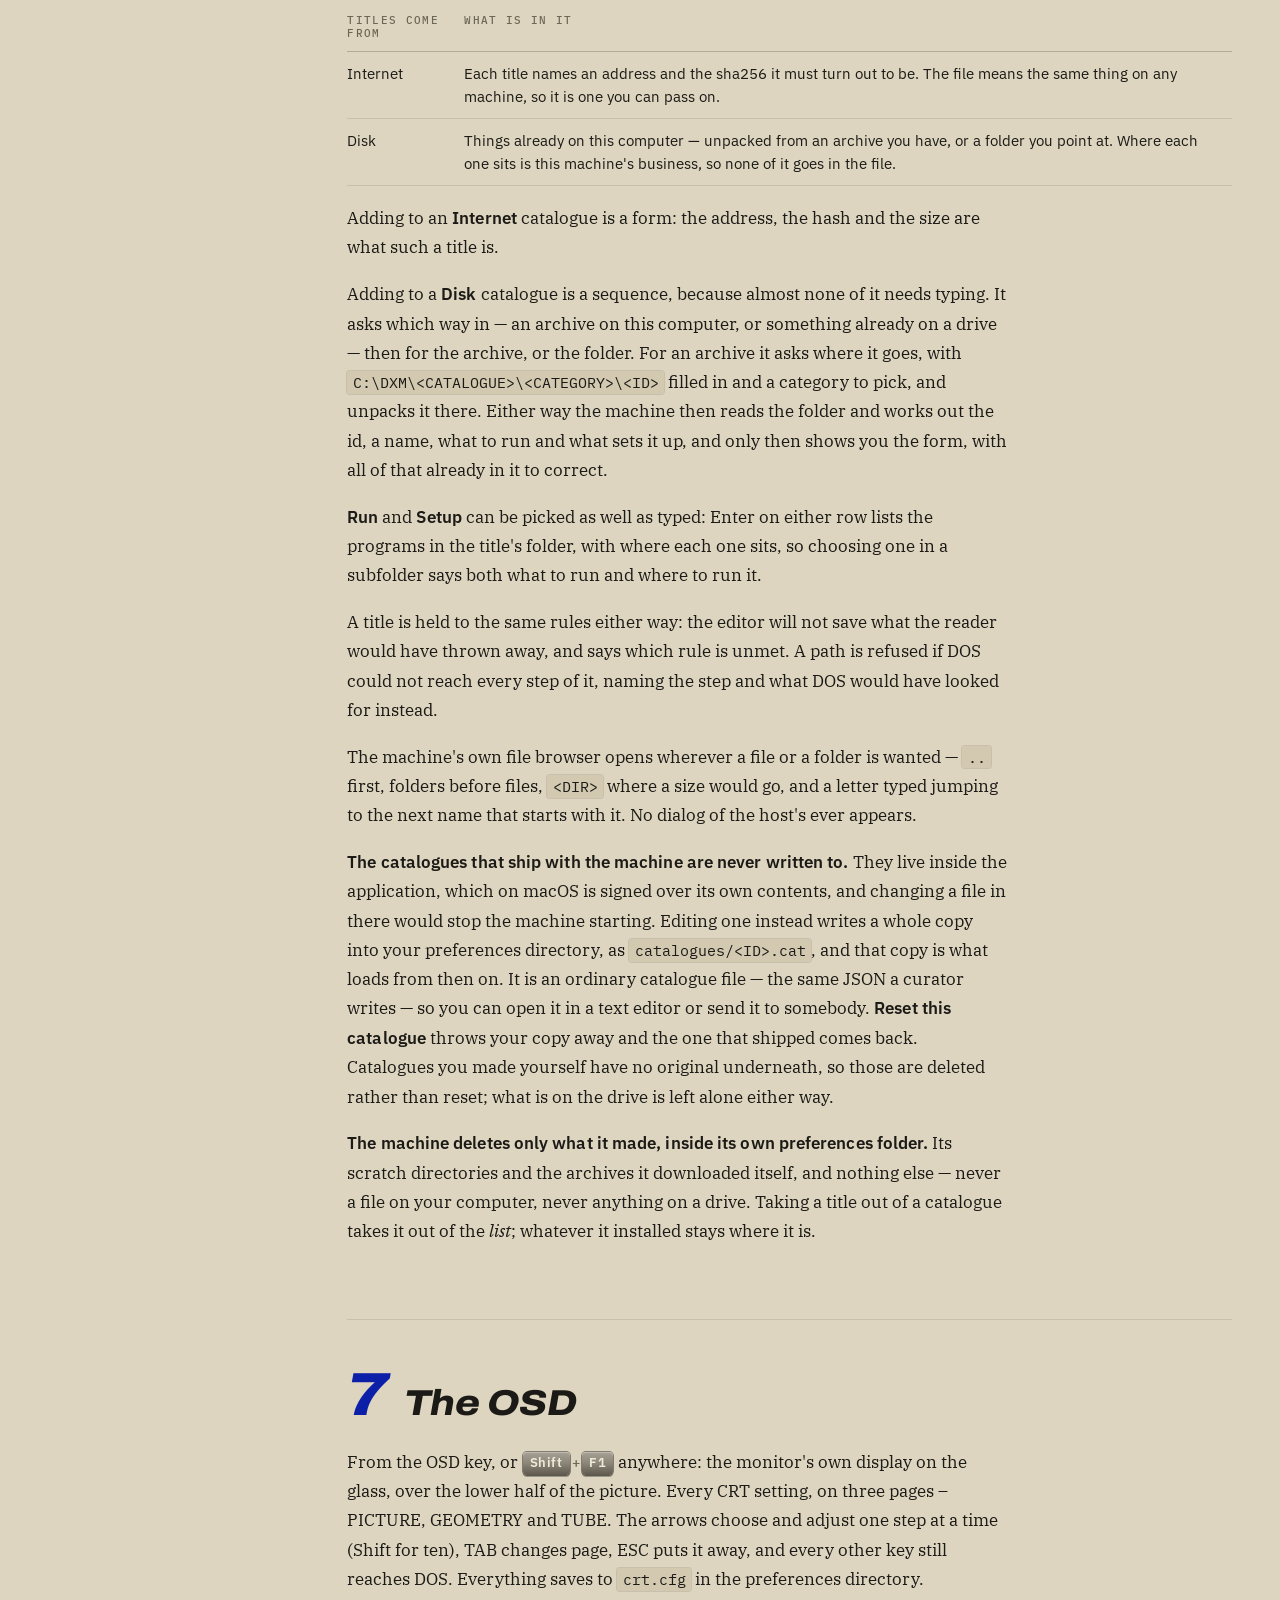
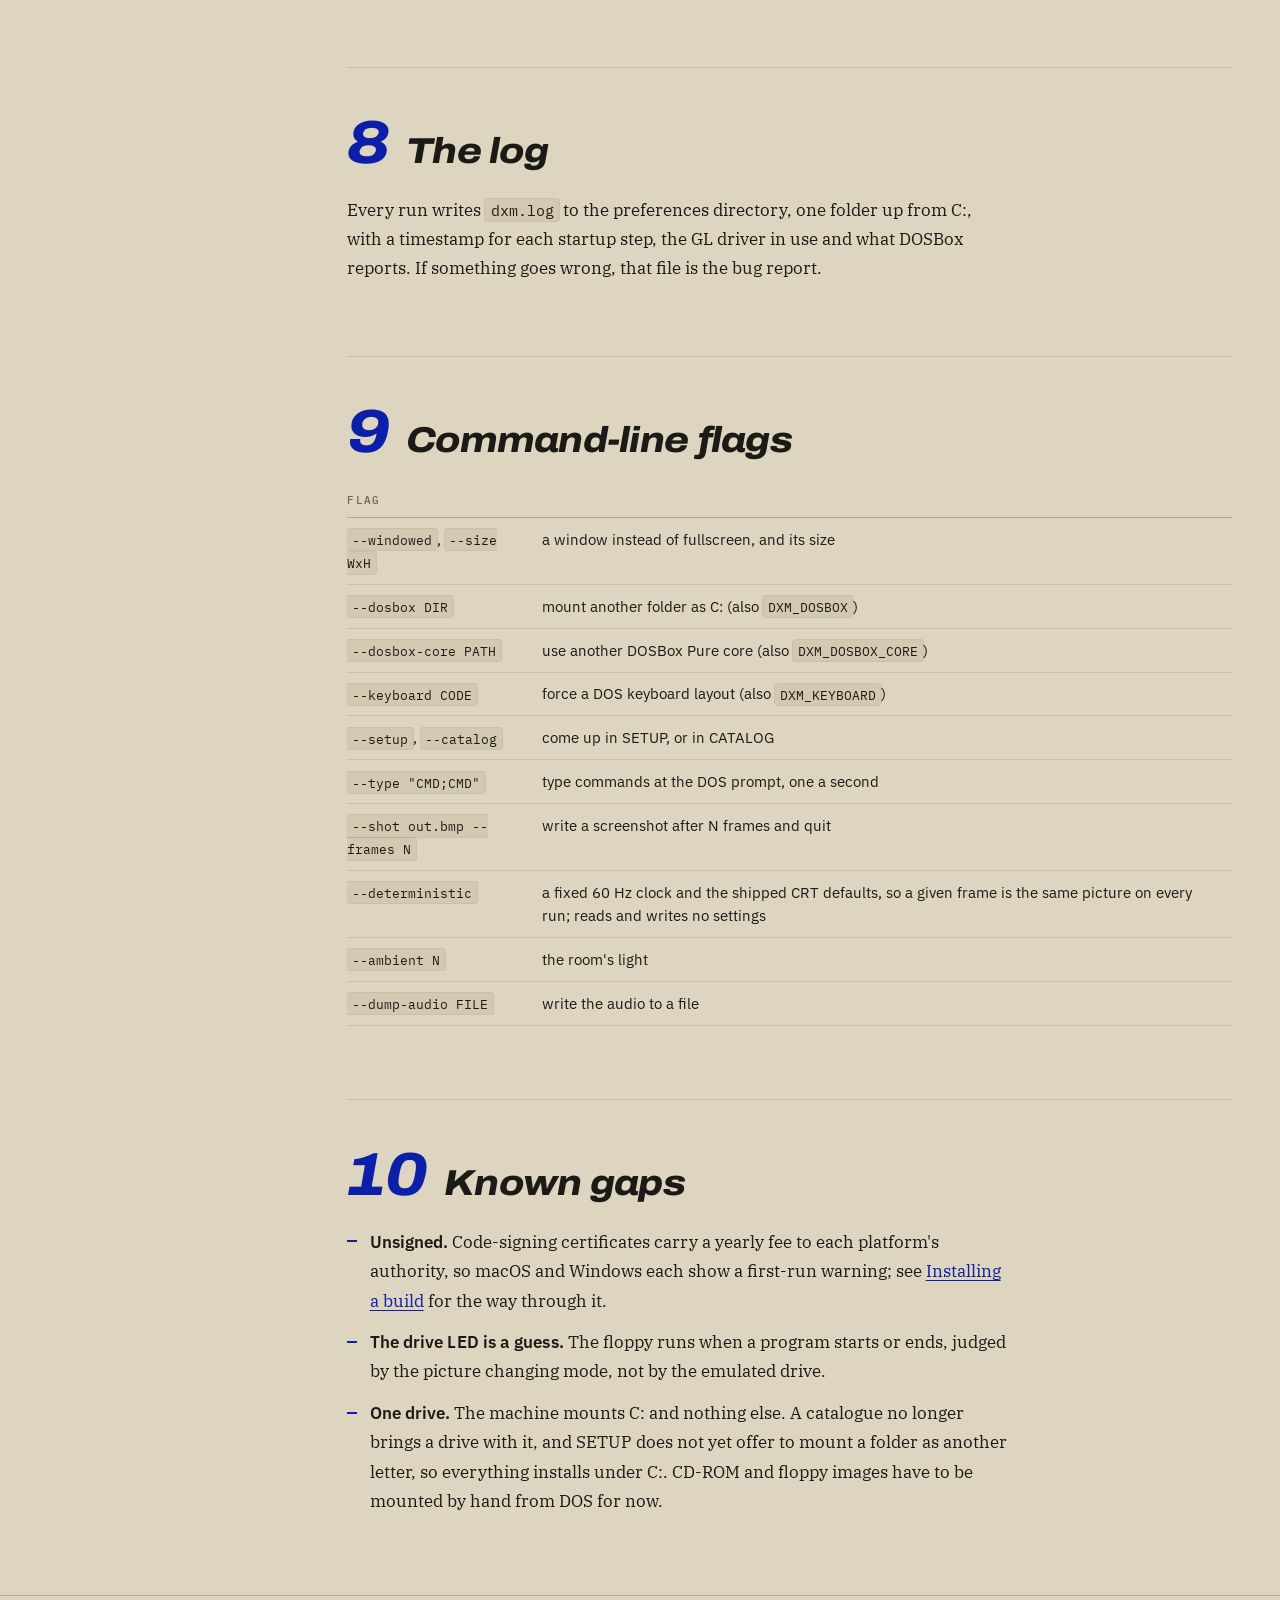
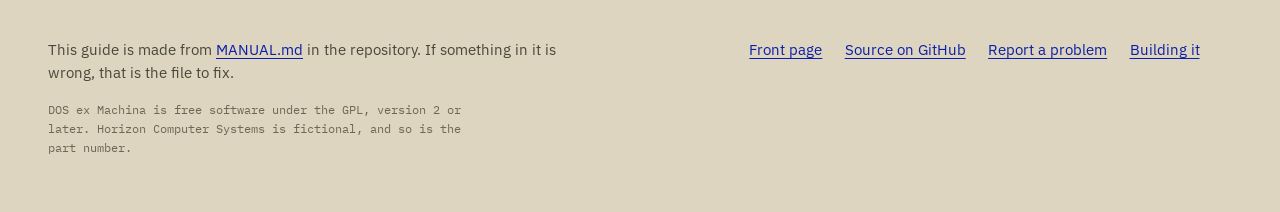
==== commit 1033bac6: "sound: a mechanical keyboard under your hands Every key that goes down is heard going down, as a mec" ====
--- a/docs/manual.html
+++ b/docs/manual.html
@@ -100,6 +100,7 @@
         <p><strong>The mouse</strong> belongs to the machine: no pointer over the glass, and a DOS program that uses a mouse gets it. <kbd>Ctrl</kbd><span class="plus">+</span><kbd>F10</kbd> gives it back to your operating system, where it wears a period arrow and can work the controls on the case, and takes it back again. On a Mac, a tap of <kbd>Command</kbd> on its own does the same. Under the left speaker's holes, two lamps, <strong>HOST</strong> and <strong>DXM</strong>, say which has it, and the <strong>MOUSE</strong> key over them gives it to the machine.</p>
         <p><strong>The keyboard goes with the mouse.</strong> While the machine has the mouse your desktop's own shortcuts are off – switching spaces, showing the desktop, cycling windows – so Ctrl with the arrows moves a word in a DOS editor instead of moving you to another desktop. They are back the moment the mouse is, or the window loses the focus.</p>
         <p><strong>The keyboard layout</strong> is the one you already have: the machine reads what your keys produce and gives DOS the matching national layout, so a Portuguese board types <code>ç</code> at the prompt and a French one is AZERTY. It is a guess from a handful of keys, and an unfamiliar board falls back to US; <code>--keyboard CODE</code> (or <code>DXM_KEYBOARD</code>) forces one — <code>us</code>, <code>uk</code>, <code>fr</code>, <code>gr</code>, <code>it</code>, <code>sp</code>, <code>po</code>, <code>br</code>, <code>sv</code>, <code>dk</code>, <code>no</code> and the rest of DOSBox's set. The log says which it chose.</p>
+        <p><strong>The keyboard sounds like one.</strong> Every key you press is heard going down, the way a mechanical board of the day sounded: one of a handful of strokes cut from a recording of real typing, never the same one twice running, and a little higher or lower, harder or softer, each time. A key held down is heard once. It is every key, whatever it is for – DOS, SETUP, CATALOG, the OSD. SETUP's <strong>KEYBOARD</strong> section sets it Off, Low, Medium or High; it comes at Medium.</p>
       </div>
     </article>
 
@@ -120,7 +121,7 @@
       <div class="prose">
         <p>The machine's own configuration screen, in 640x400 and 256 colours with a piece of artwork across the top. Press <kbd>SPACE</kbd> while the POST is on screen, as it says, or type <code>SETUP</code> at the DOS prompt. Arrows move, <kbd>TAB</kbd> crosses to the settings and back, <kbd>SPACE</kbd> changes the picture, <kbd>ESC</kbd> steps out.</p>
         <figure><img src="screenshots/setup.jpg" srcset="screenshots/setup-960.jpg 960w, screenshots/setup.jpg 1600w" sizes="(max-width: 900px) 100vw, 736px" loading="lazy" alt="SETUP on its MACHINE section"><p class="figcap"><b>Figure 3</b>SETUP, on MACHINE: the processor, the memory and the processor core.</p></figure>
-        <p>It holds the tube's own settings, which move as you drag them; the keyboard layout; which processor the machine is, how much memory it has and which processor core runs it; the 3dfx card; which MIDI device answers the MPU-401; and where the boot ends up. Only the tube is live – everything else is read as the machine starts, which is why the way out is <strong>SAVE &amp; REBOOT</strong>: it keeps both files and starts the machine again so they take effect. Machine settings live in <code>dxm.cfg</code> beside the preferences, the tube's in <code>crt.cfg</code>.</p>
+        <p>It holds the tube's own settings, which move as you drag them; the keyboard layout, and how loud its keys are; which processor the machine is, how much memory it has and which processor core runs it; the 3dfx card; which MIDI device answers the MPU-401; and where the boot ends up. Only the tube and the keys' sound are live – everything else is read as the machine starts, which is why the way out is <strong>SAVE &amp; REBOOT</strong>: it keeps both files and starts the machine again so they take effect. Machine settings live in <code>dxm.cfg</code> beside the preferences, the tube's in <code>crt.cfg</code>.</p>
       </div>
     </article>
 
